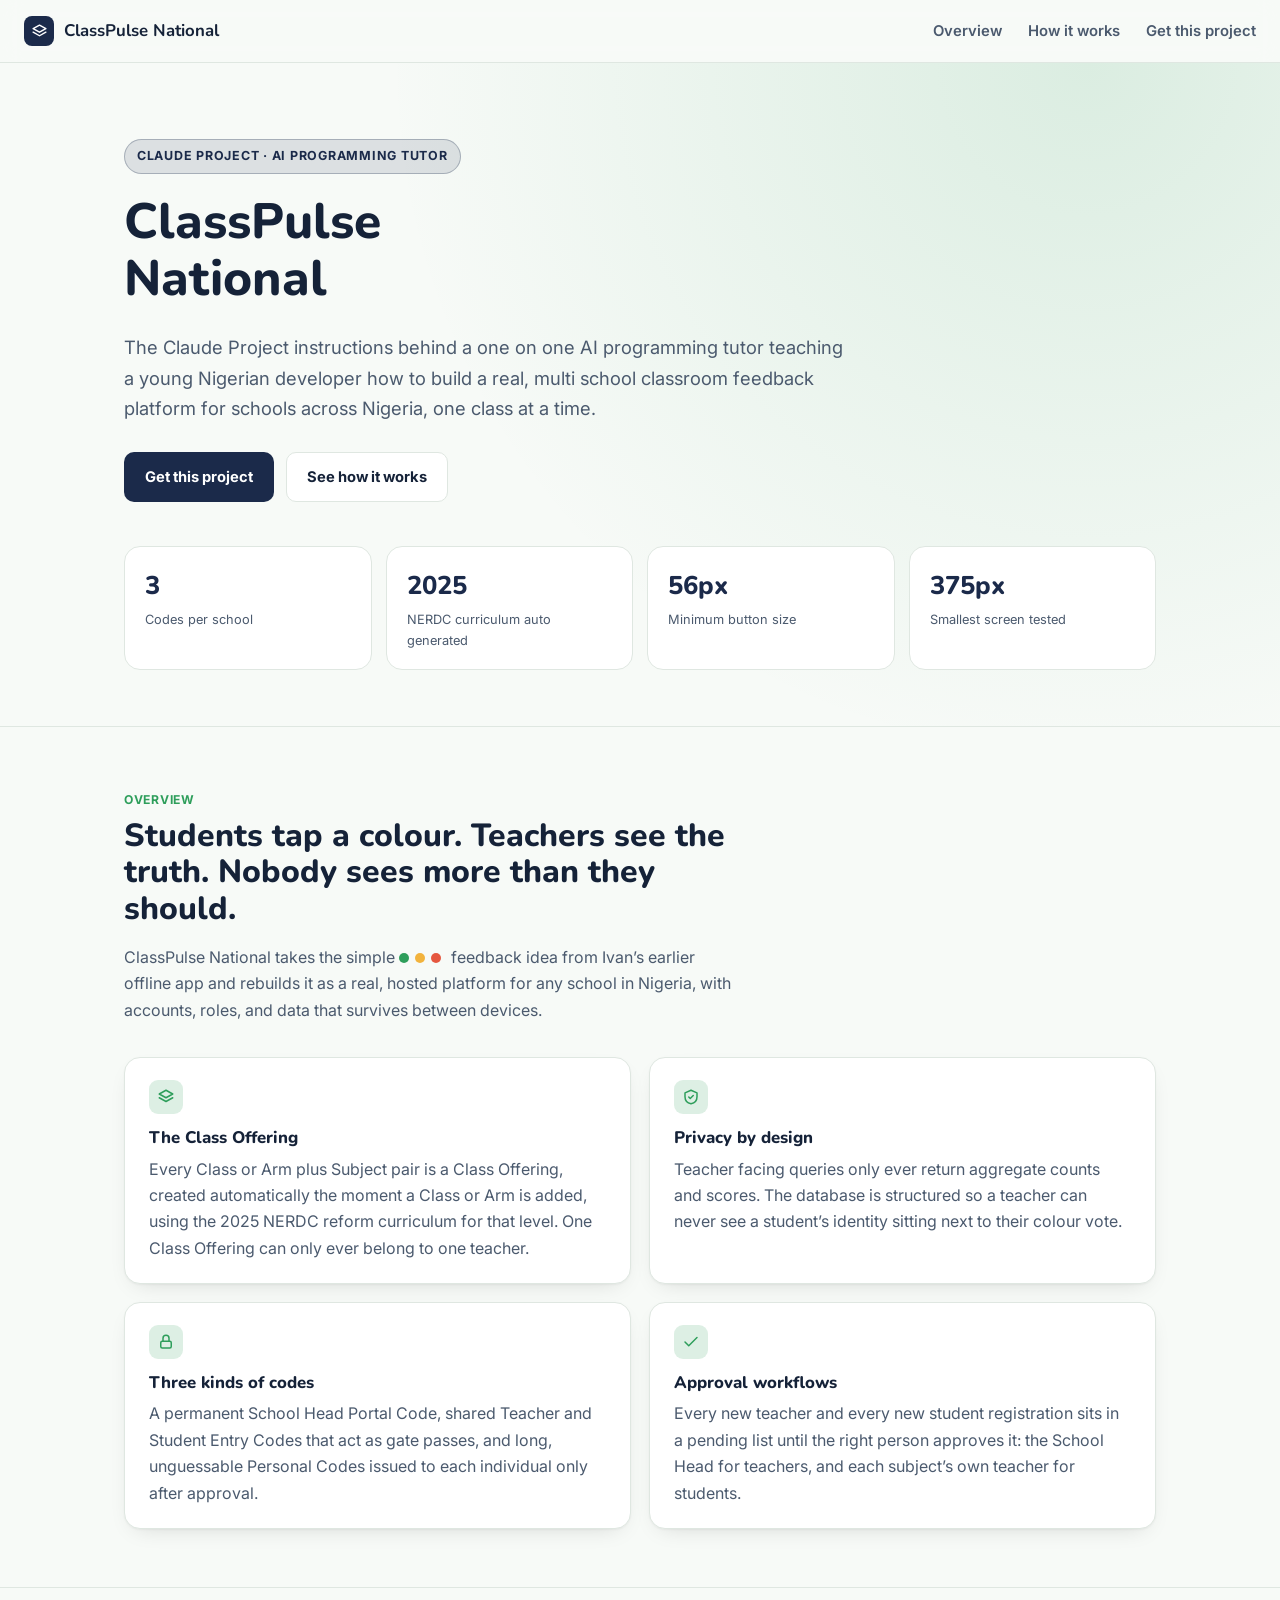
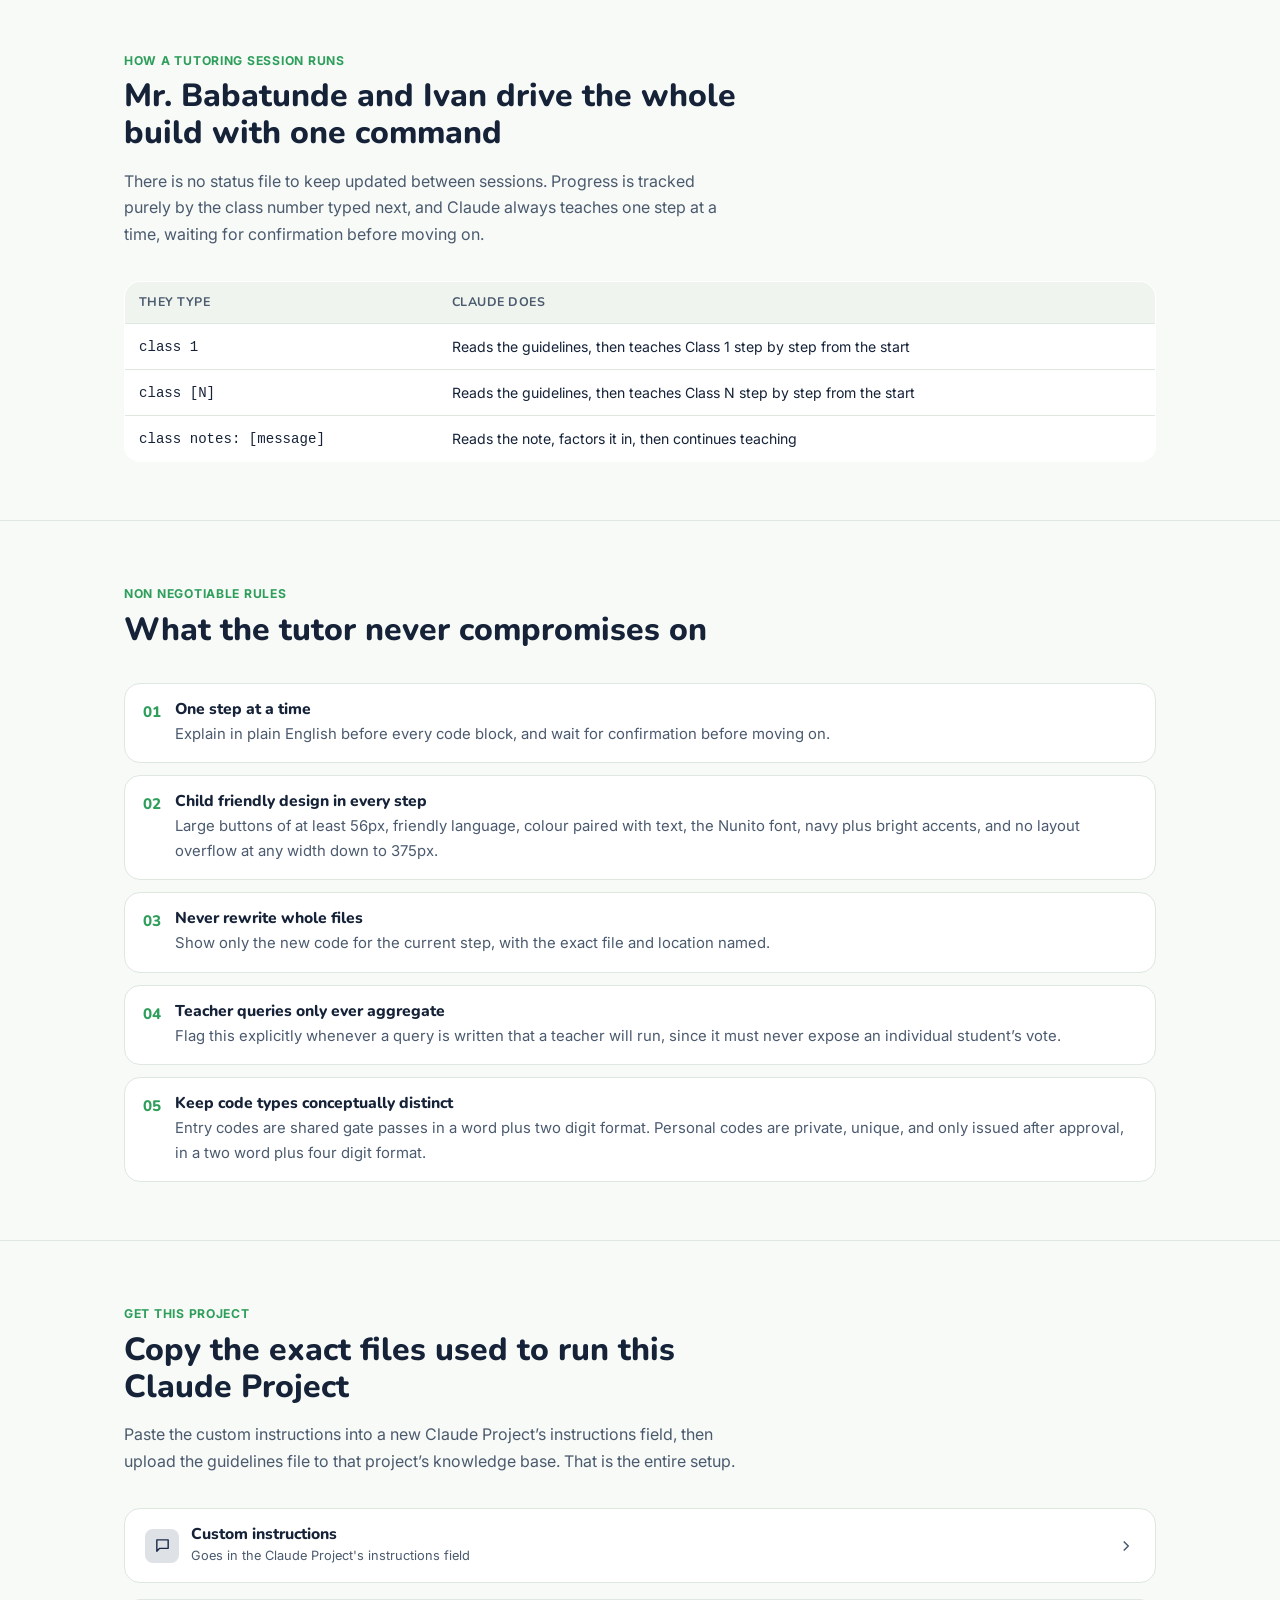
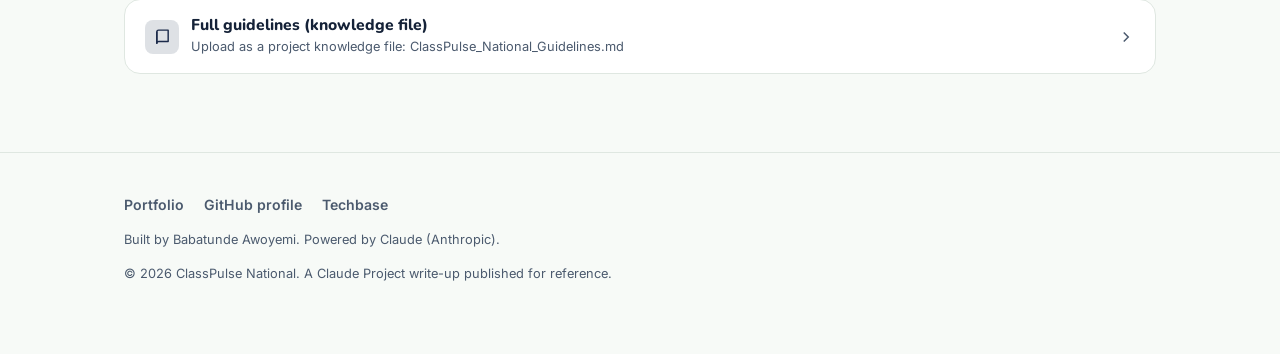
==== classpulse-national/index.html @ 7185b74f "update" ====
<!doctype html>
<html lang="en">
<head>
<meta charset="utf-8">
<meta name="viewport" content="width=device-width, initial-scale=1">
<title>ClassPulse National — Claude Project · Deploybase</title>
<meta name="description" content="The Claude Project instructions behind an AI programming tutor teaching a student to build a national classroom feedback platform for Nigerian schools.">
<link rel="stylesheet" href="assets/style.css">
</head>
<body>

<header class="topbar">
  <a class="brand" href="#top">
    <span class="brand-mark"><svg viewBox="0 0 24 24" fill="none" stroke="currentColor" stroke-width="2" stroke-linecap="round" stroke-linejoin="round"><path d="M12 3l9 5-9 5-9-5 9-5z"/><path d="M3 13l9 5 9-5"/></svg></span>
    ClassPulse National
  </a>
  <nav class="nav" data-nav>
    <a href="#overview">Overview</a>
    <a href="#how-it-works">How it works</a>
    <a href="#get-project">Get this project</a>
  </nav>
  <button class="hamburger" data-hamburger aria-label="Open menu" aria-expanded="false"><span></span></button>
</header>
<div id="top"></div>
<section class="hero">
  <div class="container">
    <span class="eyebrow">Claude Project &middot; AI Programming Tutor</span>
    <h1>ClassPulse National</h1>
    <p class="lede">The Claude Project instructions behind a one on one AI programming tutor teaching a young Nigerian developer how to build a real, multi school classroom feedback platform for schools across Nigeria, one class at a time.</p>
    <div class="hero-actions">
      <a class="btn btn-primary" href="#get-project">Get this project</a>
      <a class="btn btn-ghost" href="#overview">See how it works</a>
    </div>
    <div class="kpi-row">
      <div class="kpi"><div class="num">3</div><div class="lbl">Codes per school</div></div><div class="kpi"><div class="num">2025</div><div class="lbl">NERDC curriculum auto generated</div></div><div class="kpi"><div class="num">56px</div><div class="lbl">Minimum button size</div></div><div class="kpi"><div class="num">375px</div><div class="lbl">Smallest screen tested</div></div>
    </div>
  </div>
</section>

<section class="section" id="overview">
  <div class="container">
    <div class="section-head">
      <span class="tag">Overview</span>
      <h2>Students tap a colour. Teachers see the truth. Nobody sees more than they should.</h2>
      <p>ClassPulse National takes the simple <span class="dot g"></span><span class="dot y"></span><span class="dot r"></span> feedback idea from Ivan&rsquo;s earlier offline app and rebuilds it as a real, hosted platform for any school in Nigeria, with accounts, roles, and data that survives between devices.</p>
    </div>
    <div class="grid grid-2">
      <div class="card">
  <div class="icon"><svg viewBox="0 0 24 24" fill="none" stroke="currentColor" stroke-width="2" stroke-linecap="round" stroke-linejoin="round"><path d="M12 3l9 5-9 5-9-5 9-5z"/><path d="M3 13l9 5 9-5"/></svg></div>
  <h3>The Class Offering</h3>
  <p>Every Class or Arm plus Subject pair is a Class Offering, created automatically the moment a Class or Arm is added, using the 2025 NERDC reform curriculum for that level. One Class Offering can only ever belong to one teacher.</p>
</div><div class="card">
  <div class="icon"><svg viewBox="0 0 24 24" fill="none" stroke="currentColor" stroke-width="2" stroke-linecap="round" stroke-linejoin="round"><path d="M12 3l8 3.5v5c0 5-3.4 8.5-8 9.5-4.6-1-8-4.5-8-9.5v-5L12 3z"/><path d="M9 12l2 2 4-4"/></svg></div>
  <h3>Privacy by design</h3>
  <p>Teacher facing queries only ever return aggregate counts and scores. The database is structured so a teacher can never see a student&rsquo;s identity sitting next to their colour vote.</p>
</div><div class="card">
  <div class="icon"><svg viewBox="0 0 24 24" fill="none" stroke="currentColor" stroke-width="2" stroke-linecap="round" stroke-linejoin="round"><rect x="5" y="11" width="14" height="9" rx="2"/><path d="M8 11V7a4 4 0 0 1 8 0v4"/></svg></div>
  <h3>Three kinds of codes</h3>
  <p>A permanent School Head Portal Code, shared Teacher and Student Entry Codes that act as gate passes, and long, unguessable Personal Codes issued to each individual only after approval.</p>
</div><div class="card">
  <div class="icon"><svg viewBox="0 0 24 24" fill="none" stroke="currentColor" stroke-width="2" stroke-linecap="round" stroke-linejoin="round"><path d="M20 6L9 17l-5-5"/></svg></div>
  <h3>Approval workflows</h3>
  <p>Every new teacher and every new student registration sits in a pending list until the right person approves it: the School Head for teachers, and each subject&rsquo;s own teacher for students.</p>
</div>
    </div>
  </div>
</section>

<section class="section" id="how-it-works">
  <div class="container">
    <div class="section-head">
      <span class="tag">How a tutoring session runs</span>
      <h2>Mr. Babatunde and Ivan drive the whole build with one command</h2>
      <p>There is no status file to keep updated between sessions. Progress is tracked purely by the class number typed next, and Claude always teaches one step at a time, waiting for confirmation before moving on.</p>
    </div>
    <div class="table-wrap">
      <table>
        <thead><tr><th>They type</th><th>Claude does</th></tr></thead>
        <tbody>
          <tr><td><code>class 1</code></td><td>Reads the guidelines, then teaches Class 1 step by step from the start</td></tr>
          <tr><td><code>class [N]</code></td><td>Reads the guidelines, then teaches Class N step by step from the start</td></tr>
          <tr><td><code>class notes: [message]</code></td><td>Reads the note, factors it in, then continues teaching</td></tr>
        </tbody>
      </table>
    </div>
  </div>
</section>

<section class="section">
  <div class="container">
    <div class="section-head">
      <span class="tag">Non negotiable rules</span>
      <h2>What the tutor never compromises on</h2>
    </div>
    <div class="list">
      <div class="list-item">
  <div class="n">01</div>
  <div><h4>One step at a time</h4><p>Explain in plain English before every code block, and wait for confirmation before moving on.</p></div>
</div><div class="list-item">
  <div class="n">02</div>
  <div><h4>Child friendly design in every step</h4><p>Large buttons of at least 56px, friendly language, colour paired with text, the Nunito font, navy plus bright accents, and no layout overflow at any width down to 375px.</p></div>
</div><div class="list-item">
  <div class="n">03</div>
  <div><h4>Never rewrite whole files</h4><p>Show only the new code for the current step, with the exact file and location named.</p></div>
</div><div class="list-item">
  <div class="n">04</div>
  <div><h4>Teacher queries only ever aggregate</h4><p>Flag this explicitly whenever a query is written that a teacher will run, since it must never expose an individual student&rsquo;s vote.</p></div>
</div><div class="list-item">
  <div class="n">05</div>
  <div><h4>Keep code types conceptually distinct</h4><p>Entry codes are shared gate passes in a word plus two digit format. Personal codes are private, unique, and only issued after approval, in a two word plus four digit format.</p></div>
</div>
    </div>
  </div>
</section>

<section class="section" id="get-project">
  <div class="container">
    <div class="section-head">
      <span class="tag">Get this project</span>
      <h2>Copy the exact files used to run this Claude Project</h2>
      <p>Paste the custom instructions into a new Claude Project&rsquo;s instructions field, then upload the guidelines file to that project&rsquo;s knowledge base. That is the entire setup.</p>
    </div>
    <div class="grid" style="gap:16px;">
      <details class="filebox-wrap">
  <summary>
    <div class="summary-row">
      <div class="s-left">
        <div class="s-icon"><svg viewBox="0 0 24 24" fill="none" stroke="currentColor" stroke-width="2" stroke-linecap="round" stroke-linejoin="round"><path d="M4 4h16v12H8l-4 4V4z"/></svg></div>
        <div><h4>Custom instructions</h4><div class="s-sub">Goes in the Claude Project's instructions field</div></div>
      </div>
      <svg class="chev" viewBox="0 0 24 24" fill="none" stroke="currentColor" stroke-width="2"><path d="M9 6l6 6-6 6"/></svg>
    </div>
  </summary>
  <div class="filebox-body">
    <div class="filebox" data-src="files/custom-instructions.md">
      <div class="filebox-head">
        <div class="meta">File: <strong>files/custom-instructions.md</strong></div>
        <div class="filebox-actions">
          <a class="btn btn-ghost btn-sm" href="files/custom-instructions.md" target="_blank" rel="noopener">Open raw file ↗</a>
          <button class="btn btn-primary btn-sm" data-copy type="button">Copy text</button>
        </div>
      </div>
      <pre><code></code></pre>
    </div>
  </div>
</details><details class="filebox-wrap">
  <summary>
    <div class="summary-row">
      <div class="s-left">
        <div class="s-icon"><svg viewBox="0 0 24 24" fill="none" stroke="currentColor" stroke-width="2" stroke-linecap="round" stroke-linejoin="round"><path d="M4 5.5A2.5 2.5 0 0 1 6.5 3H20v16H6.5A2.5 2.5 0 0 0 4 21.5z"/><path d="M4 5.5v16"/></svg></div>
        <div><h4>Full guidelines (knowledge file)</h4><div class="s-sub">Upload as a project knowledge file: ClassPulse_National_Guidelines.md</div></div>
      </div>
      <svg class="chev" viewBox="0 0 24 24" fill="none" stroke="currentColor" stroke-width="2"><path d="M9 6l6 6-6 6"/></svg>
    </div>
  </summary>
  <div class="filebox-body">
    <div class="filebox" data-src="files/full-guidelines.md">
      <div class="filebox-head">
        <div class="meta">File: <strong>files/full-guidelines.md</strong></div>
        <div class="filebox-actions">
          <a class="btn btn-ghost btn-sm" href="files/full-guidelines.md" target="_blank" rel="noopener">Open raw file ↗</a>
          <button class="btn btn-primary btn-sm" data-copy type="button">Copy text</button>
        </div>
      </div>
      <pre><code></code></pre>
    </div>
  </div>
</details>
    </div>
  </div>
</section>

<footer class="site-footer">
  <div class="container">
    <div class="footer-links">
      <a href="https://babatundeawo.github.io/" target="_blank" rel="noopener">Portfolio</a>
      <a href="https://github.com/babatundeawo" target="_blank" rel="noopener">GitHub profile</a>
      <a href="https://github.com/techbaseng" target="_blank" rel="noopener">Techbase</a>
    </div>
    <p class="fine">Built by Babatunde Awoyemi. Powered by Claude (Anthropic).</p>
    <p class="fine">© <span data-year></span> ClassPulse National. A Claude Project write-up published for reference.</p>
  </div>
</footer>
<script src="assets/script.js"></script>
</body>
</html>
---- classpulse-national/assets/style.css ----
@import url('https://fonts.googleapis.com/css2?family=Nunito:wght@400;600;700;800&family=Inter:wght@400;500;600&display=swap');

:root {
  --bg: #F7FAF7;
  --surface: #FFFFFF;
  --surface-2: #EFF5EE;
  --ink: #152238;
  --ink-soft: #4B5A6E;
  --line: #DFE7E1;
  --primary: #1B2A4A;
  --primary-ink: #FFFFFF;
  --accent: #2E9E5B;
  --accent-2: #F2B33D;
  --radius: 16px;
  --font-head: 'Nunito', sans-serif;
  --font-body: 'Inter', sans-serif;
  --font-mono: 'JetBrains Mono', ui-monospace, Menlo, Consolas, monospace;
  --shadow: 0 1px 2px rgba(0,0,0,.04), 0 8px 24px -12px rgba(0,0,0,.18);
  --maxw: 1080px;
}

* { box-sizing: border-box; }
html { scroll-behavior: smooth; }
body {
  margin: 0;
  background: var(--bg);
  color: var(--ink);
  font-family: var(--font-body);
  line-height: 1.65;
  -webkit-font-smoothing: antialiased;
}
h1, h2, h3, h4 {
  font-family: var(--font-head);
  line-height: 1.15;
  margin: 0 0 .5em;
  color: var(--ink);
  font-weight: 800;
}
p { margin: 0 0 1em; color: var(--ink-soft); }
a { color: var(--primary); }
img { max-width: 100%; display: block; }
.container { max-width: var(--maxw); margin: 0 auto; padding: 0 24px; }

/* Topbar */
.topbar {
  position: sticky; top: 0; z-index: 40;
  display: flex; align-items: center; justify-content: space-between;
  padding: 16px 24px; background: color-mix(in srgb, var(--bg) 88%, transparent);
  backdrop-filter: blur(10px); border-bottom: 1px solid var(--line);
}
.brand { display: flex; align-items: center; gap: 10px; font-family: var(--font-head); font-weight: 700; font-size: 1.05rem; color: var(--ink); text-decoration: none; }
.brand-mark { width: 30px; height: 30px; border-radius: 8px; background: var(--primary); color: #fff; display: flex; align-items: center; justify-content: center; flex: none; }
.brand-mark svg { width: 17px; height: 17px; }
nav.nav { display: flex; gap: 26px; }
nav.nav a { color: var(--ink-soft); text-decoration: none; font-size: .93rem; font-weight: 600; }
nav.nav a:hover { color: var(--primary); }
.hamburger { display: none; background: none; border: 1px solid var(--line); border-radius: 8px; width: 38px; height: 38px; cursor: pointer; }
.hamburger span, .hamburger::before, .hamburger::after { content: ''; display: block; height: 2px; background: var(--ink); margin: 5px auto; width: 18px; }

/* Hero */
.hero { padding: 76px 0 56px; position: relative; overflow: hidden; }
.eyebrow { display: inline-flex; align-items: center; gap: 8px; font-size: .78rem; font-weight: 700; letter-spacing: .06em; text-transform: uppercase; color: var(--primary); background: color-mix(in srgb, var(--primary) 12%, transparent); border: 1px solid color-mix(in srgb, var(--primary) 28%, transparent); padding: 6px 12px; border-radius: 100px; margin-bottom: 20px; }
.hero h1 { font-size: clamp(2rem, 4.4vw, 3.1rem); max-width: 15ch; }
.hero .lede { font-size: 1.15rem; max-width: 60ch; color: var(--ink-soft); }
.hero-actions { display: flex; gap: 12px; flex-wrap: wrap; margin-top: 28px; }

.btn { display: inline-flex; align-items: center; gap: 8px; padding: 12px 20px; border-radius: 10px; font-weight: 700; font-size: .92rem; text-decoration: none; border: 1px solid transparent; cursor: pointer; font-family: var(--font-body); }
.btn-primary { background: var(--primary); color: var(--primary-ink); }
.btn-primary:hover { filter: brightness(1.06); }
.btn-ghost { background: var(--surface); color: var(--ink); border-color: var(--line); }
.btn-ghost:hover { border-color: var(--primary); color: var(--primary); }
.btn-sm { padding: 8px 14px; font-size: .82rem; border-radius: 8px; }

/* KPI row */
.kpi-row { display: grid; grid-template-columns: repeat(auto-fit, minmax(150px,1fr)); gap: 14px; margin-top: 44px; }
.kpi { background: var(--surface); border: 1px solid var(--line); border-radius: var(--radius); padding: 18px 20px; }
.kpi .num { font-family: var(--font-head); font-size: 1.6rem; font-weight: 800; color: var(--primary); }
.kpi .lbl { font-size: .8rem; color: var(--ink-soft); margin-top: 2px; }

/* Sections */
.section { padding: 58px 0; border-top: 1px solid var(--line); }
.section-head { max-width: 62ch; margin-bottom: 34px; }
.section-head .tag { font-size: .76rem; font-weight: 700; text-transform: uppercase; letter-spacing: .06em; color: var(--accent); }
.section-head h2 { font-size: clamp(1.5rem, 2.6vw, 2rem); margin-top: 6px; }

.grid { display: grid; gap: 18px; }
.grid-2 { grid-template-columns: repeat(2, 1fr); }
.grid-3 { grid-template-columns: repeat(3, 1fr); }
@media (max-width: 760px) { .grid-2, .grid-3 { grid-template-columns: 1fr; } }

.card { background: var(--surface); border: 1px solid var(--line); border-radius: var(--radius); padding: 22px 24px; box-shadow: var(--shadow); }
.card h3 { font-size: 1.05rem; margin-bottom: 8px; }
.card p:last-child { margin-bottom: 0; }
.card .icon { width: 34px; height: 34px; border-radius: 9px; background: color-mix(in srgb, var(--accent) 16%, transparent); color: var(--accent); display: flex; align-items: center; justify-content: center; margin-bottom: 14px; }
.card .icon svg { width: 18px; height: 18px; }

.list { display: grid; gap: 12px; }
.list-item { display: flex; gap: 14px; padding: 16px 18px; background: var(--surface); border: 1px solid var(--line); border-radius: var(--radius); }
.list-item .n { font-family: var(--font-head); font-weight: 800; color: var(--accent); font-size: .95rem; flex: none; }
.list-item h4 { font-size: .98rem; margin-bottom: 4px; }
.list-item p { margin: 0; font-size: .93rem; }

table { width: 100%; border-collapse: collapse; font-size: .88rem; background: var(--surface); border: 1px solid var(--line); border-radius: var(--radius); overflow: hidden; }
th, td { text-align: left; padding: 10px 14px; border-bottom: 1px solid var(--line); }
th { background: var(--surface-2); font-family: var(--font-head); font-size: .78rem; text-transform: uppercase; letter-spacing: .04em; color: var(--ink-soft); }
tr:last-child td { border-bottom: none; }
.table-wrap { overflow-x: auto; }

.pill-row { display: flex; flex-wrap: wrap; gap: 8px; }
.pill { font-size: .78rem; font-weight: 700; padding: 6px 12px; border-radius: 100px; background: var(--surface-2); border: 1px solid var(--line); color: var(--ink-soft); }

.callout { display: flex; gap: 14px; padding: 18px 20px; border-radius: var(--radius); border: 1px solid color-mix(in srgb, var(--accent) 35%, var(--line)); background: color-mix(in srgb, var(--accent) 8%, var(--surface)); }
.callout svg { width: 20px; height: 20px; color: var(--accent); flex: none; margin-top: 2px; }
.callout p { margin: 0; font-size: .92rem; }

/* Get-the-project / filebox */
.filebox { border: 1px solid var(--line); border-radius: var(--radius); overflow: hidden; background: var(--surface); }
.filebox-head { display: flex; align-items: center; justify-content: space-between; gap: 10px; padding: 14px 18px; flex-wrap: wrap; }
.filebox-head .meta { font-size: .82rem; color: var(--ink-soft); }
.filebox-head .meta strong { color: var(--ink); font-family: var(--font-mono); }
.filebox-actions { display: flex; gap: 8px; }
.filebox pre { margin: 0; max-height: 420px; overflow: auto; background: var(--surface-2); border-top: 1px solid var(--line); padding: 18px; }
.filebox code { font-family: var(--font-mono); font-size: .82rem; white-space: pre-wrap; word-break: break-word; color: var(--ink); }
details.filebox-wrap summary { cursor: pointer; list-style: none; }
details.filebox-wrap summary::-webkit-details-marker { display: none; }
.summary-row { display: flex; align-items: center; justify-content: space-between; padding: 16px 20px; background: var(--surface); border: 1px solid var(--line); border-radius: var(--radius); }
.summary-row .s-left { display: flex; align-items: center; gap: 12px; }
.summary-row .s-icon { width: 34px; height: 34px; border-radius: 8px; background: color-mix(in srgb, var(--primary) 14%, transparent); color: var(--primary); display: flex; align-items: center; justify-content: center; flex: none; }
.summary-row .s-icon svg { width: 17px; height: 17px; }
.summary-row h4 { margin: 0; font-size: .98rem; }
.summary-row .s-sub { font-size: .8rem; color: var(--ink-soft); margin-top: 2px; }
.chev { width: 18px; height: 18px; color: var(--ink-soft); transition: transform .2s; flex: none; }
details[open] .chev { transform: rotate(90deg); }
.filebox-wrap[open] .summary-row { border-radius: var(--radius) var(--radius) 0 0; border-bottom: none; }
.filebox-body { border: 1px solid var(--line); border-top: none; border-radius: 0 0 var(--radius) var(--radius); }
.btn.is-copied { background: var(--accent); color: #fff; border-color: var(--accent); }

/* Footer */
.site-footer { padding: 40px 0 60px; border-top: 1px solid var(--line); margin-top: 20px; }
.footer-links { display: flex; gap: 20px; flex-wrap: wrap; font-size: .88rem; margin-bottom: 12px; }
.footer-links a { color: var(--ink-soft); text-decoration: none; font-weight: 600; }
.footer-links a:hover { color: var(--primary); }
.site-footer .fine { font-size: .8rem; color: var(--ink-soft); }

@media (max-width: 760px) {
  nav.nav { position: fixed; inset: 62px 16px auto 16px; background: var(--surface); border: 1px solid var(--line); border-radius: 14px; flex-direction: column; padding: 14px; gap: 4px; box-shadow: var(--shadow); transform: translateY(-8px); opacity: 0; pointer-events: none; transition: .18s; }
  nav.nav.is-open { transform: translateY(0); opacity: 1; pointer-events: auto; }
  nav.nav a { padding: 10px 8px; }
  .hamburger { display: block; }
  .hero { padding: 50px 0 40px; }
}


.hero { background: radial-gradient(circle at 85% 0%, color-mix(in srgb, var(--accent) 14%, transparent), transparent 55%); }
.dot { display:inline-block; width:10px; height:10px; border-radius:50%; margin-right:6px; }
.dot.g{background:#2E9E5B} .dot.y{background:#F2B33D} .dot.r{background:#E5573F}
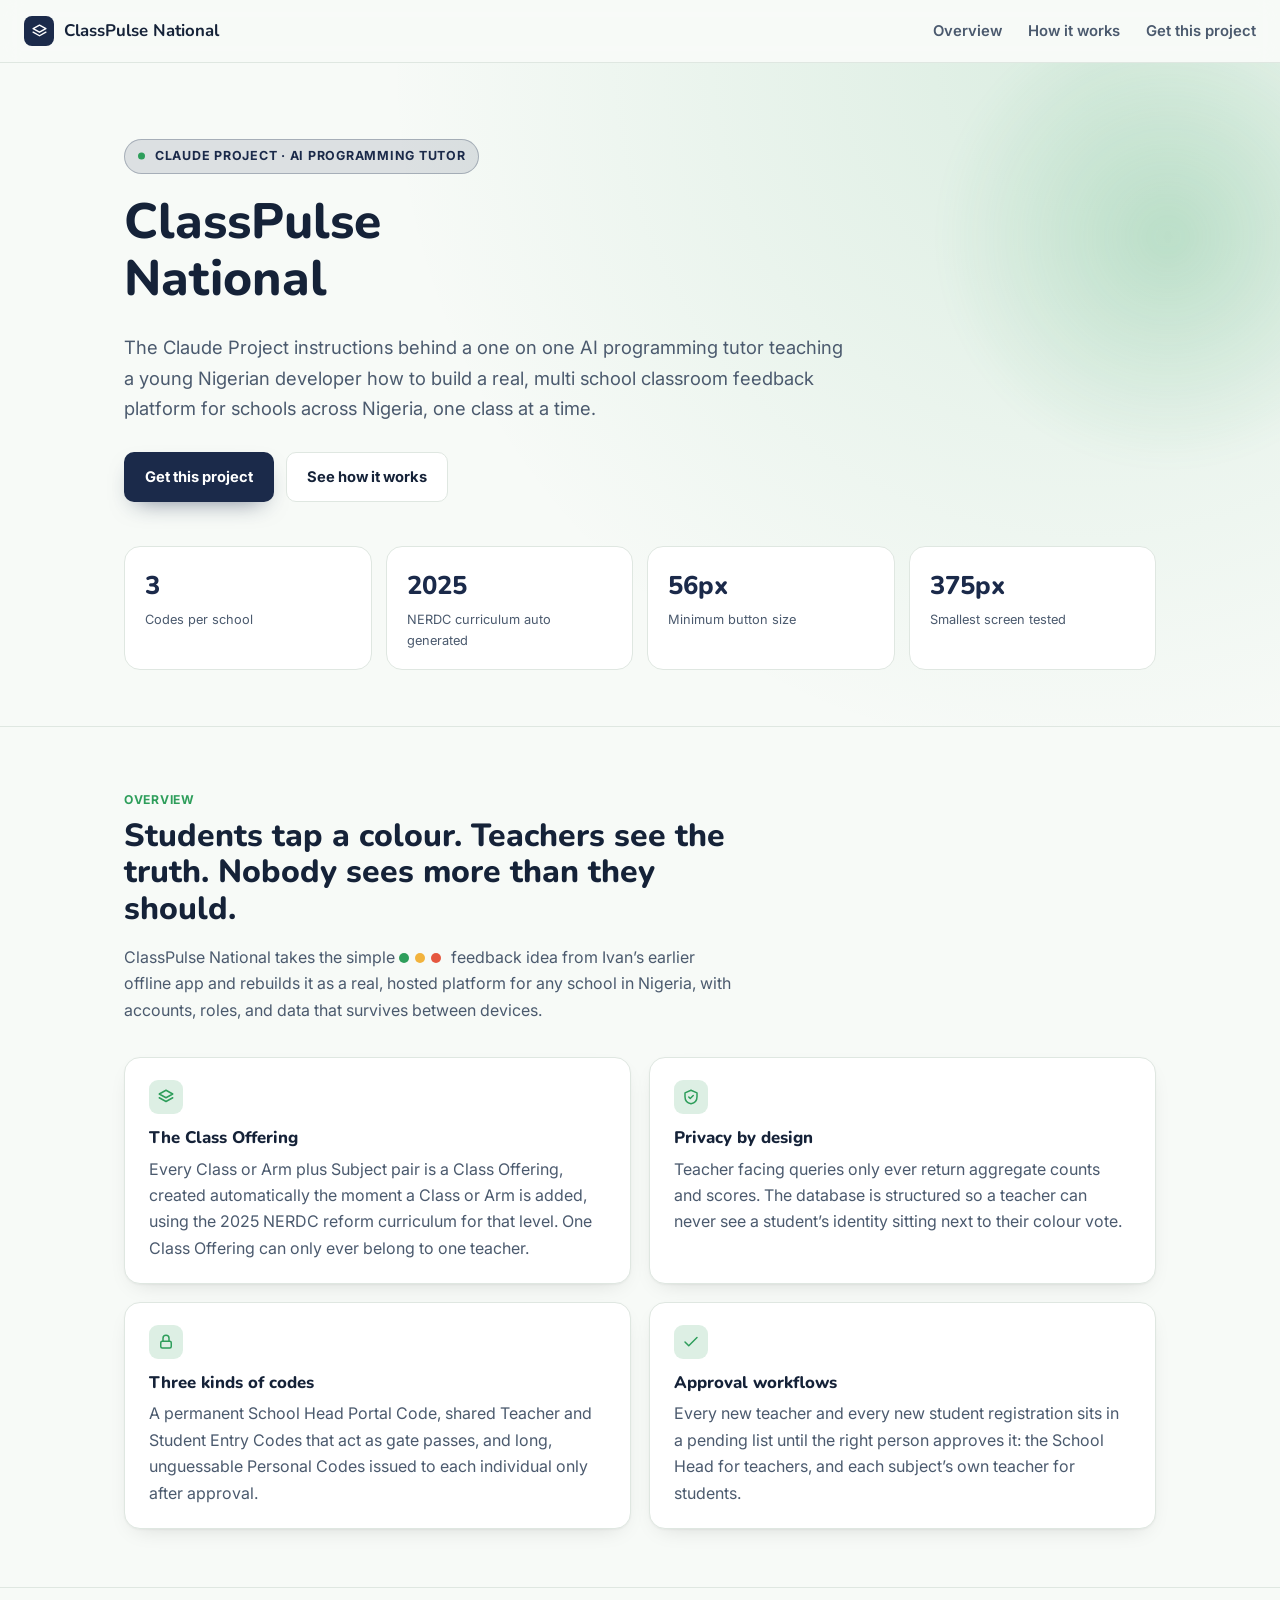
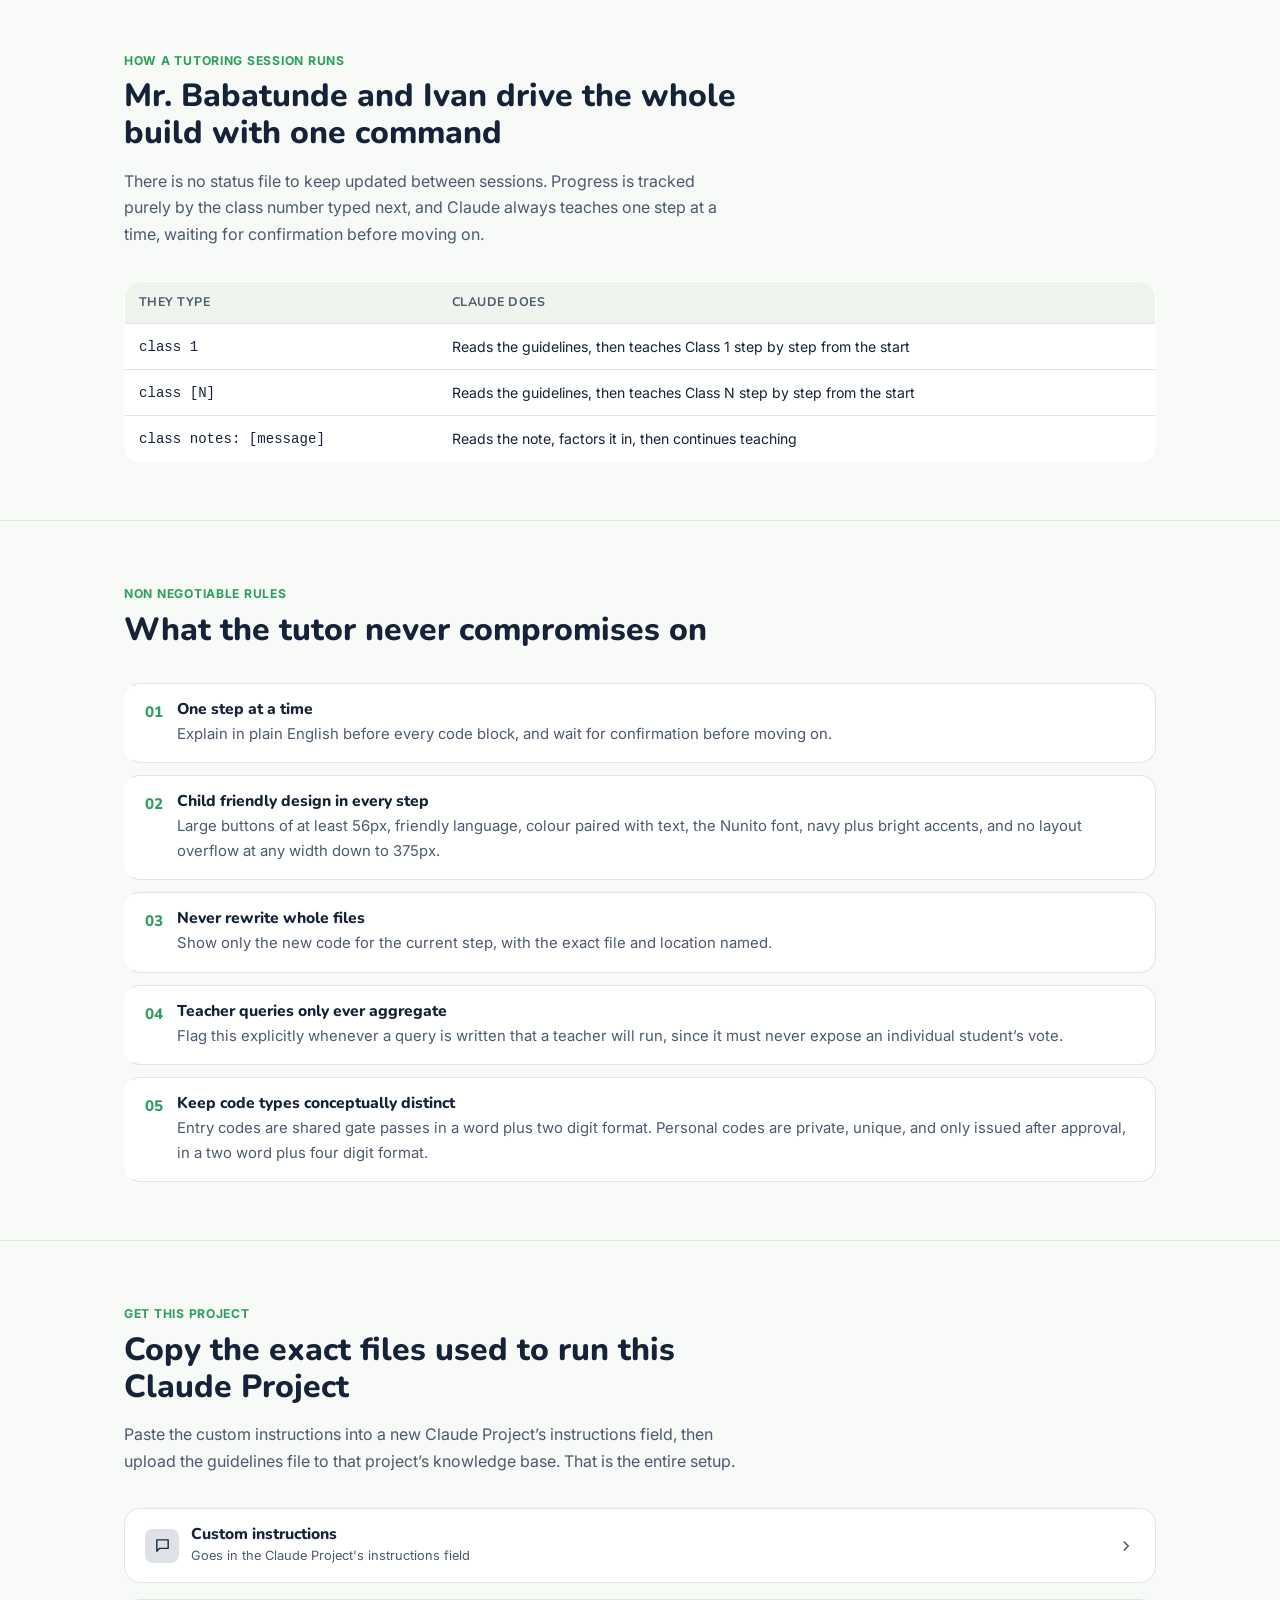
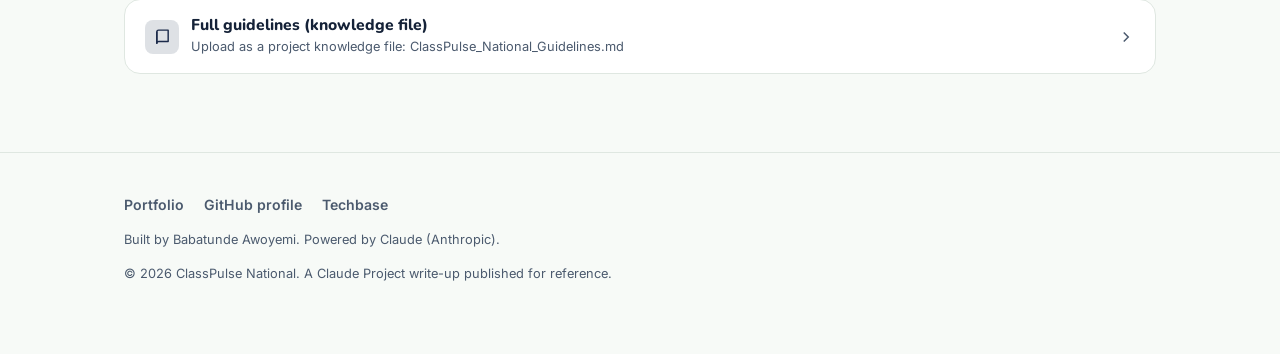
==== commit 47a8c888: "Add premium UI and consolidate educator tools Introduces a shared premium CSS/JS layer across Deploy" ====
--- a/classpulse-national/index.html
+++ b/classpulse-national/index.html
@@ -5,6 +5,8 @@
 <meta name="viewport" content="width=device-width, initial-scale=1">
 <title>ClassPulse National — Claude Project · Deploybase</title>
 <meta name="description" content="The Claude Project instructions behind an AI programming tutor teaching a student to build a national classroom feedback platform for Nigerian schools.">
+<link rel="icon" href="data:image/svg+xml,%3Csvg xmlns='http://www.w3.org/2000/svg' viewBox='0 0 24 24'%3E%3Crect width='24' height='24' rx='6' fill='%231B2A4A'/%3E%3Crect x='9' y='9' width='6' height='6' rx='1.5' fill='%232E9E5B'/%3E%3C/svg%3E">
+<meta name="theme-color" content="#1B2A4A">
 <link rel="stylesheet" href="assets/style.css">
 </head>
 <body>
--- a/classpulse-national/assets/style.css
+++ b/classpulse-national/assets/style.css
@@ -155,3 +155,170 @@
 .dot { display:inline-block; width:10px; height:10px; border-radius:50%; margin-right:6px; }
 .dot.g{background:#2E9E5B} .dot.y{background:#F2B33D} .dot.r{background:#E5573F}
 
+
+@media (max-width: 400px) {
+  .container { padding: 0 16px; }
+  .topbar { padding: 14px 16px; }
+  .hero { padding: 40px 0 32px; }
+}
+
+/* =========================================================
+   Premium layer — senior-team pass
+   Additive only. Reuses this theme's own tokens (--bg, --surface,
+   --ink, --primary, --accent, --radius, --shadow, --font-*) so it
+   re-skins automatically per project with zero extra maintenance.
+========================================================= */
+
+/* ---- Smoother global motion ---- */
+a, .btn, .card, .kpi, .list-item, .filebox, .chip, .pill, table tr, .hamburger span {
+  transition: transform .28s cubic-bezier(.22,1,.36,1), box-shadow .28s cubic-bezier(.22,1,.36,1),
+              background-color .2s ease, border-color .2s ease, color .2s ease, opacity .3s ease;
+}
+
+/* ---- Scroll progress bar ---- */
+.scroll-progress {
+  position: fixed; top: 0; left: 0; height: 3px; width: 0%; z-index: 100;
+  background: linear-gradient(90deg, var(--accent), var(--primary));
+  box-shadow: 0 0 12px color-mix(in srgb, var(--accent) 60%, transparent);
+}
+
+/* ---- Header elevation on scroll ---- */
+.topbar { transition: box-shadow .25s ease, background-color .25s ease, border-color .25s ease; }
+.topbar.is-scrolled { box-shadow: 0 10px 30px -18px rgba(0,0,0,.35); border-bottom-color: color-mix(in srgb, var(--primary) 18%, var(--line)); }
+
+/* ---- Back-to-top ---- */
+.back-to-top {
+  position: fixed; right: 20px; bottom: 20px; z-index: 90;
+  width: 44px; height: 44px; border-radius: 50%;
+  background: var(--primary); color: var(--primary-ink, #fff); border: none; cursor: pointer;
+  display: flex; align-items: center; justify-content: center;
+  box-shadow: 0 12px 28px -10px color-mix(in srgb, var(--primary) 60%, transparent);
+  opacity: 0; transform: translateY(12px) scale(.9); pointer-events: none;
+}
+.back-to-top svg { width: 18px; height: 18px; }
+.back-to-top.is-visible { opacity: 1; transform: translateY(0) scale(1); pointer-events: auto; }
+.back-to-top:hover { filter: brightness(1.1); transform: translateY(-3px) scale(1.04); }
+
+/* ---- Buttons: shine sweep + press ---- */
+.btn { position: relative; overflow: hidden; isolation: isolate; }
+.btn::after {
+  content: ""; position: absolute; inset: 0; z-index: -1;
+  background: linear-gradient(115deg, transparent 30%, color-mix(in srgb, white 35%, transparent) 48%, transparent 65%);
+  transform: translateX(-120%); transition: transform .55s ease;
+}
+.btn:hover::after { transform: translateX(120%); }
+.btn:active { transform: translateY(1px) scale(.98); }
+.btn-primary { box-shadow: 0 10px 24px -12px color-mix(in srgb, var(--primary) 65%, transparent); }
+.btn-primary:hover { box-shadow: 0 14px 30px -12px color-mix(in srgb, var(--primary) 70%, transparent); transform: translateY(-1px); }
+.btn-ghost:hover { transform: translateY(-1px); }
+
+/* ---- Cards: depth + cursor spotlight ---- */
+.card, .kpi, .filebox, .callout {
+  position: relative; overflow: hidden;
+}
+.card::before, .kpi::before {
+  content: ""; position: absolute; inset: 0; z-index: 0; opacity: 0; pointer-events: none;
+  background: radial-gradient(220px circle at var(--mx,50%) var(--my,50%), color-mix(in srgb, var(--accent) 16%, transparent), transparent 70%);
+  transition: opacity .35s ease;
+}
+.card:hover::before, .kpi:hover::before { opacity: 1; }
+.card > *, .kpi > * { position: relative; z-index: 1; }
+.card:hover, .list-item:hover {
+  transform: translateY(-4px);
+  box-shadow: 0 20px 40px -22px rgba(0,0,0,.28), 0 2px 8px -2px rgba(0,0,0,.06);
+  border-color: color-mix(in srgb, var(--primary) 22%, var(--line));
+}
+.kpi:hover { transform: translateY(-3px); box-shadow: 0 16px 32px -20px rgba(0,0,0,.3); border-color: color-mix(in srgb, var(--accent) 30%, var(--line)); }
+
+/* ---- List items: accent rail on hover ---- */
+.list-item { border-left: 3px solid transparent; }
+.list-item:hover { border-left-color: var(--accent); }
+
+/* ---- Tables: row highlight ---- */
+tbody tr:hover td { background: color-mix(in srgb, var(--primary) 5%, var(--surface)); }
+
+/* ---- Filebox polish ---- */
+.filebox pre { position: relative; }
+.filebox:hover { box-shadow: 0 14px 30px -20px rgba(0,0,0,.3); }
+.btn.is-copied { box-shadow: 0 10px 22px -10px color-mix(in srgb, var(--accent) 60%, transparent); }
+
+/* ---- Eyebrow: live pulse ring ---- */
+.eyebrow { position: relative; padding-left: 30px !important; }
+.eyebrow::before {
+  content: ""; position: absolute; left: 13px; top: 50%; width: 7px; height: 7px; border-radius: 50%;
+  background: var(--accent); transform: translateY(-50%);
+  box-shadow: 0 0 0 0 color-mix(in srgb, var(--accent) 60%, transparent);
+  animation: pulse-ring 2.2s ease-out infinite;
+}
+
+@keyframes pulse-ring {
+  0%   { box-shadow: 0 0 0 0 color-mix(in srgb, var(--accent) 55%, transparent); }
+  70%  { box-shadow: 0 0 0 9px color-mix(in srgb, var(--accent) 0%, transparent); }
+  100% { box-shadow: 0 0 0 0 color-mix(in srgb, var(--accent) 0%, transparent); }
+}
+
+/* ---- Hero: soft drifting gradient orbs ---- */
+.hero { isolation: isolate; }
+.hero::after {
+  content: ""; position: absolute; z-index: -1; inset: -10% -10% auto auto; width: 480px; height: 480px;
+  background: radial-gradient(circle, color-mix(in srgb, var(--accent) 22%, transparent), transparent 68%);
+  filter: blur(8px); animation: drift 16s ease-in-out infinite alternate;
+}
+@keyframes drift {
+  from { transform: translate(0,0) scale(1); }
+  to   { transform: translate(-30px, 24px) scale(1.08); }
+}
+
+/* ---- Scroll-reveal ---- */
+.reveal { opacity: 0; transform: translateY(16px); transition: opacity .6s cubic-bezier(.22,1,.36,1), transform .6s cubic-bezier(.22,1,.36,1); }
+.reveal.is-visible { opacity: 1; transform: translateY(0); }
+
+/* ---- Hamburger → X morph (driven by aria-expanded, no JS class needed) ---- */
+.hamburger[aria-expanded="true"] span { background: transparent; }
+.hamburger[aria-expanded="true"]::before { transform: translateY(5px) rotate(45deg); }
+.hamburger[aria-expanded="true"]::after { transform: translateY(-5px) rotate(-45deg); }
+
+/* ---- Focus states ---- */
+:focus-visible { outline: 2px solid var(--accent); outline-offset: 3px; border-radius: 4px; }
+
+/* ---- Reduced motion ---- */
+@media (prefers-reduced-motion: reduce) {
+  *, *::before, *::after { animation-duration: .001ms !important; animation-iteration-count: 1 !important; transition-duration: .001ms !important; }
+  .reveal { opacity: 1; transform: none; }
+}
+
+/* ---- Auto dark mode (follows system) ---- */
+@media (prefers-color-scheme: dark) {
+  :root {
+    --bg: #0B0C10;
+    --surface: #14161C;
+    --surface-2: #1B1E26;
+    --ink: #EDEFF5;
+    --ink-soft: #A9AFBD;
+    --line: #262A35;
+    --shadow: 0 1px 2px rgba(0,0,0,.4), 0 8px 24px -12px rgba(0,0,0,.6);
+  }
+  .topbar { background: color-mix(in srgb, var(--bg) 80%, transparent); }
+  code, .chip { background: var(--surface-2); }
+  .card, .kpi, .list-item, .filebox, table, .summary-row { background: var(--surface); }
+  th { background: var(--surface-2); }
+  .filebox pre { background: var(--surface-2); }
+}
+
+@media (max-width: 480px) {
+  .back-to-top { right: 14px; bottom: 14px; width: 40px; height: 40px; }
+}
+
+/* ---- CTA band (reusable closing banner) ---- */
+.cta-band{
+  border-radius: var(--radius); background: var(--ink); color: #fff; padding: 30px 28px;
+  display: flex; align-items: center; justify-content: space-between; gap: 22px; flex-wrap: wrap;
+  position: relative; overflow: hidden;
+}
+.cta-band::before{
+  content:""; position:absolute; inset:-40% -10% auto auto; width:280px; height:280px;
+  background: radial-gradient(circle, color-mix(in srgb, var(--accent) 30%, transparent), transparent 70%);
+}
+.cta-band h3{ color:#fff; font-size:1.15rem; margin-bottom:4px; position:relative; }
+.cta-band p{ color:#B7BEC9; margin:0; font-size:.86rem; position:relative; }
+.cta-band .btn-primary{ position:relative; }
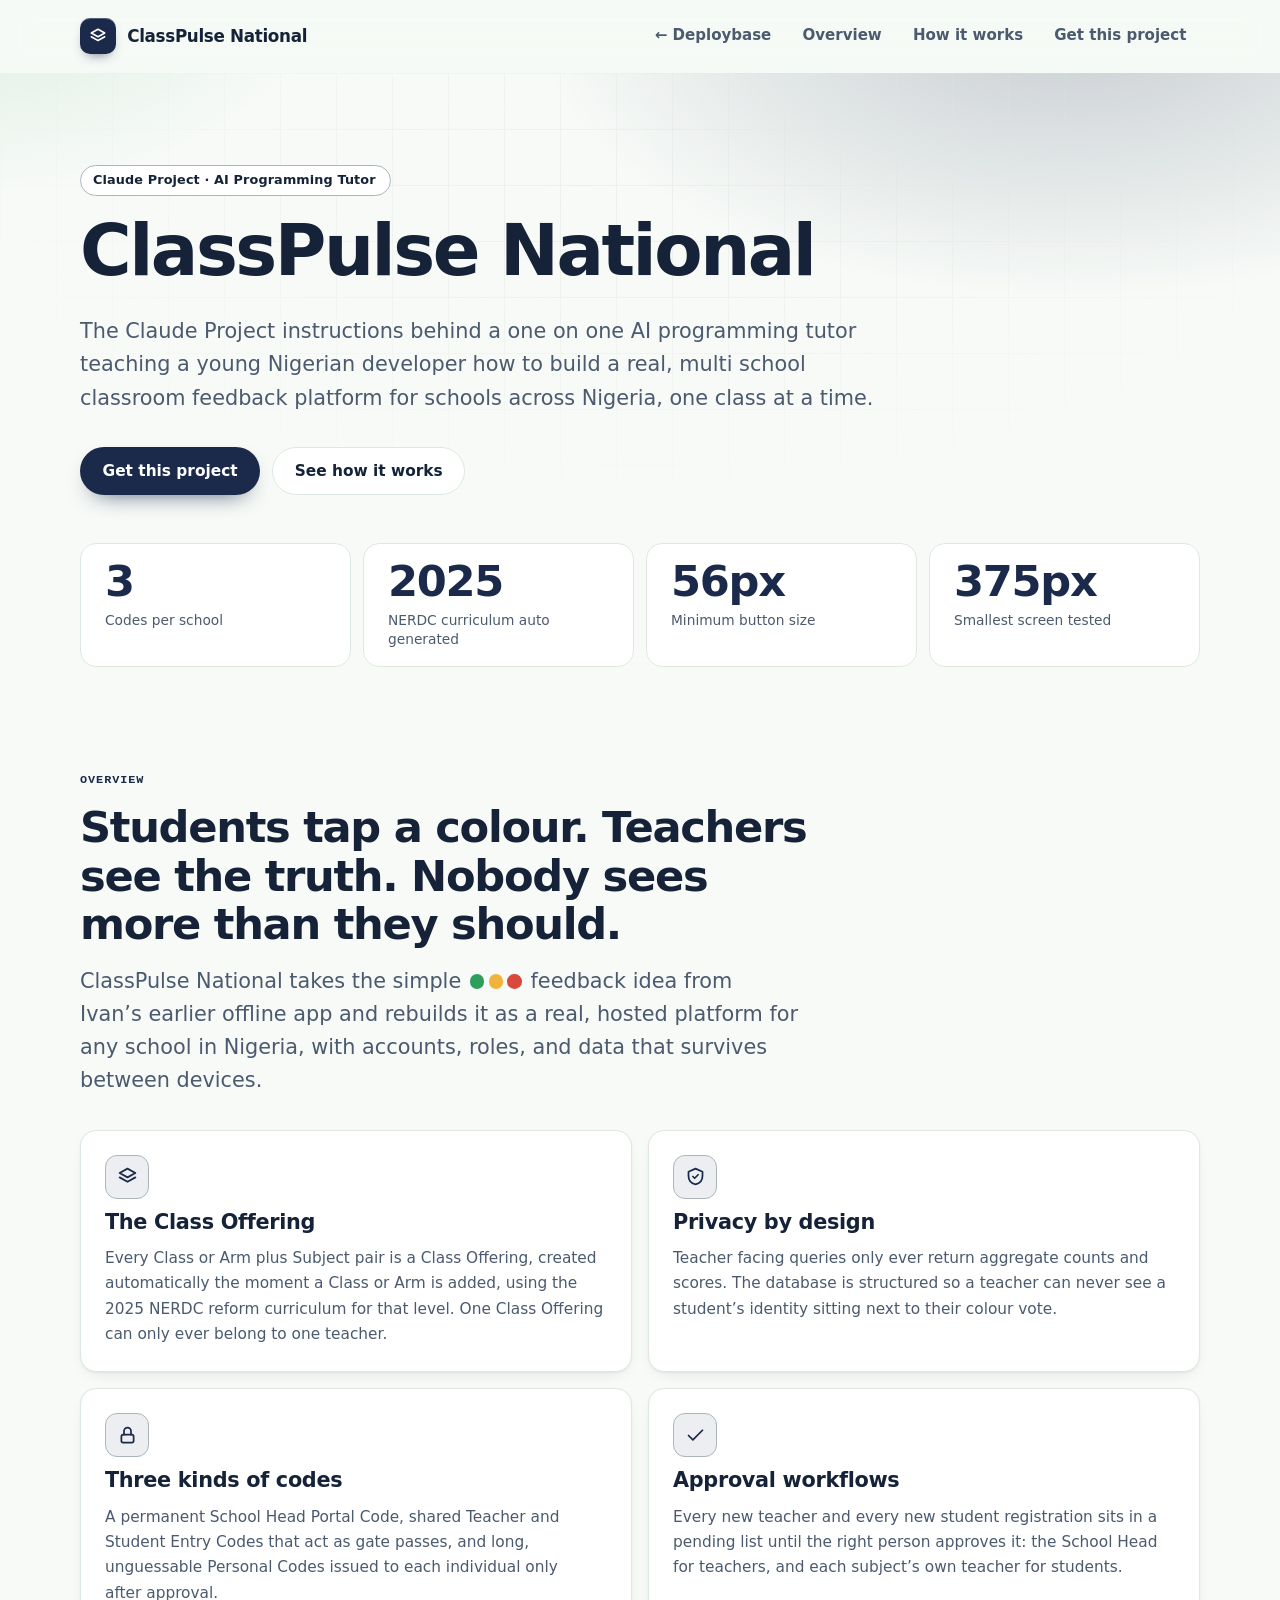
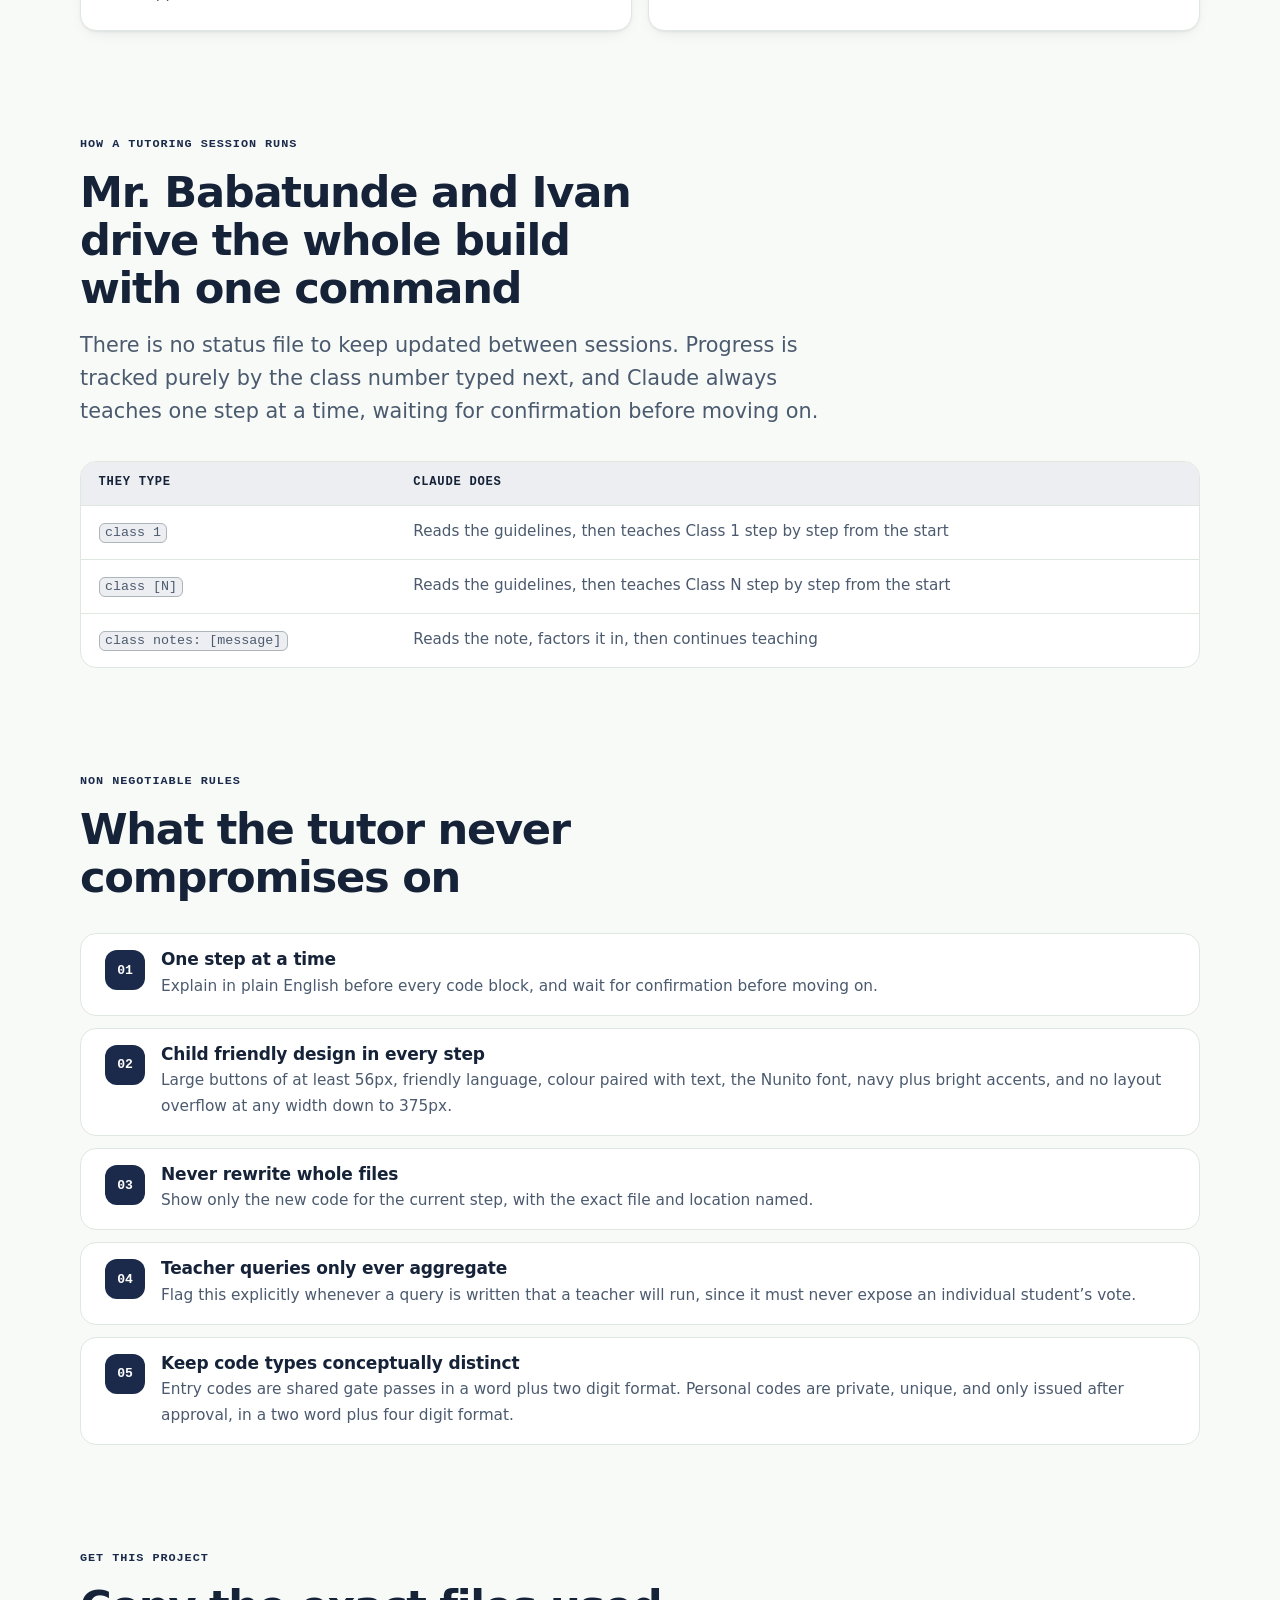
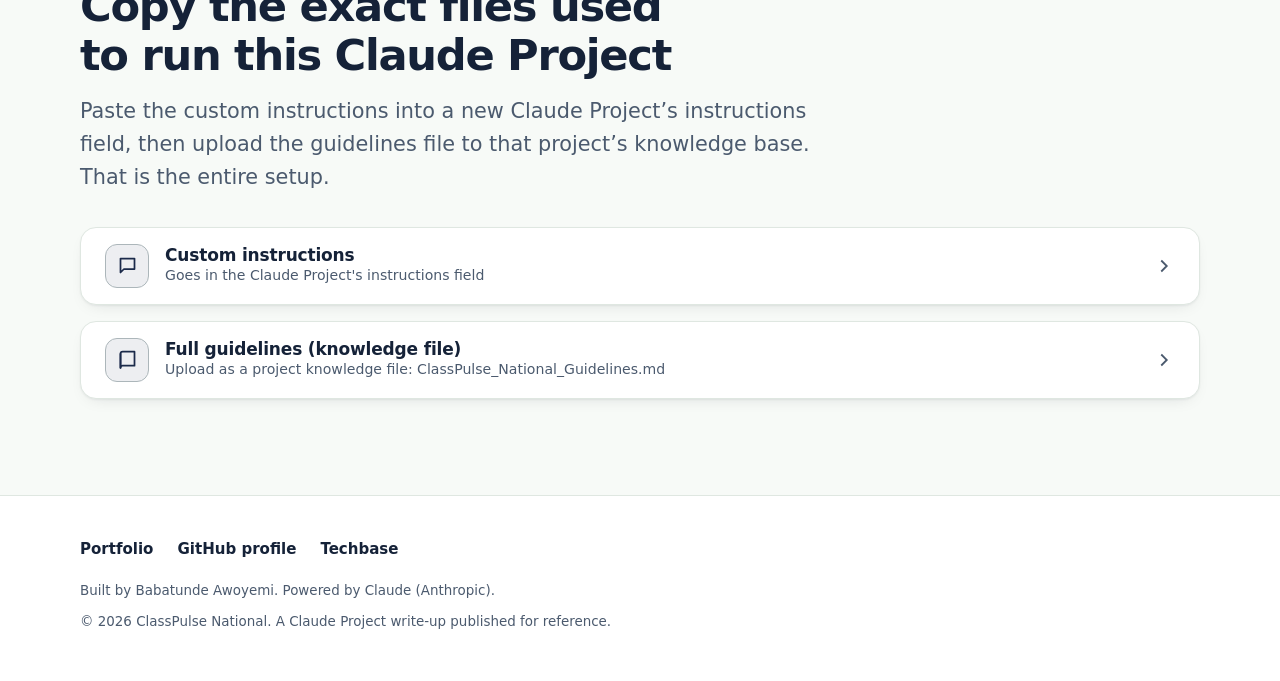
==== commit f63369ad: "update" ====
--- a/classpulse-national/index.html
+++ b/classpulse-national/index.html
@@ -1,29 +1,53 @@
 <!doctype html>
-<html lang="en">
+<html lang="en" data-theme="classpulse-national">
 <head>
 <meta charset="utf-8">
-<meta name="viewport" content="width=device-width, initial-scale=1">
-<title>ClassPulse National — Claude Project · Deploybase</title>
+<meta name="viewport" content="width=device-width, initial-scale=1, viewport-fit=cover">
+<title>ClassPulse National - Claude Project · Deploybase</title>
 <meta name="description" content="The Claude Project instructions behind an AI programming tutor teaching a student to build a national classroom feedback platform for Nigerian schools.">
+<link rel="canonical" href="https://babatundeawo.github.io/deploybase/classpulse-national/">
+<meta name="theme-color" content="#1B2A4A">
+<meta http-equiv="Content-Security-Policy" content="default-src 'self'; script-src 'self'; style-src 'self' https://fonts.googleapis.com; font-src https://fonts.gstatic.com; img-src 'self' data:; connect-src 'self'; base-uri 'self'; form-action 'none'; object-src 'none'">
+<meta name="referrer" content="strict-origin-when-cross-origin">
 <link rel="icon" href="data:image/svg+xml,%3Csvg xmlns='http://www.w3.org/2000/svg' viewBox='0 0 24 24'%3E%3Crect width='24' height='24' rx='6' fill='%231B2A4A'/%3E%3Crect x='9' y='9' width='6' height='6' rx='1.5' fill='%232E9E5B'/%3E%3C/svg%3E">
-<meta name="theme-color" content="#1B2A4A">
-<link rel="stylesheet" href="assets/style.css">
+<link rel="manifest" href="../manifest.webmanifest">
+<meta property="og:type" content="website">
+<meta property="og:site_name" content="Deploybase">
+<meta property="og:title" content="ClassPulse National - Claude Project · Deploybase">
+<meta property="og:description" content="The Claude Project instructions behind an AI programming tutor teaching a student to build a national classroom feedback platform for Nigerian schools.">
+<meta property="og:url" content="https://babatundeawo.github.io/deploybase/classpulse-national/">
+<meta property="og:image" content="https://babatundeawo.github.io/deploybase/assets/img/og/classpulse-national.png">
+<meta property="og:image:width" content="1200">
+<meta property="og:image:height" content="630">
+<meta property="og:image:alt" content="ClassPulse National - Claude Project · Deploybase">
+<meta name="twitter:card" content="summary_large_image">
+<meta name="twitter:title" content="ClassPulse National - Claude Project · Deploybase">
+<meta name="twitter:description" content="The Claude Project instructions behind an AI programming tutor teaching a student to build a national classroom feedback platform for Nigerian schools.">
+<meta name="twitter:image" content="https://babatundeawo.github.io/deploybase/assets/img/og/classpulse-national.png">
+<link rel="preconnect" href="https://fonts.googleapis.com">
+<link rel="preconnect" href="https://fonts.gstatic.com" crossorigin>
+<link rel="stylesheet" href="https://fonts.googleapis.com/css2?family=Nunito:wght@400;600;700;800&family=Inter:wght@400;500;600&display=swap">
+<link rel="stylesheet" href="../assets/css/site.css">
+<link rel="stylesheet" href="../assets/css/themes.css">
+<script src="../assets/js/site.js" defer></script>
+<script type="application/ld+json">{"@context": "https://schema.org", "@type": "WebPage", "name": "ClassPulse National - Claude Project", "description": "The Claude Project instructions behind an AI programming tutor teaching a student to build a national classroom feedback platform for Nigerian schools.", "url": "https://babatundeawo.github.io/deploybase/classpulse-national/", "isPartOf": {"@type": "WebSite", "name": "Deploybase", "url": "https://babatundeawo.github.io/deploybase/"}, "author": {"@type": "Person", "name": "Babatunde Awoyemi", "url": "https://babatundeawo.github.io/"}, "inLanguage": "en"}</script>
 </head>
 <body>
-
-<header class="topbar">
-  <a class="brand" href="#top">
-    <span class="brand-mark"><svg viewBox="0 0 24 24" fill="none" stroke="currentColor" stroke-width="2" stroke-linecap="round" stroke-linejoin="round"><path d="M12 3l9 5-9 5-9-5 9-5z"/><path d="M3 13l9 5 9-5"/></svg></span>
-    ClassPulse National
-  </a>
-  <nav class="nav" data-nav>
+<a class="skip-link" href="#main">Skip to content</a>
+<header class="site-header">
+  <div class="container bar">
+    <a class="brand" href="#main"><span class="brand-mark"><svg aria-hidden="true" focusable="false" viewBox="0 0 24 24" fill="none" stroke="currentColor" stroke-width="2" stroke-linecap="round" stroke-linejoin="round"><path d="M12 3l9 5-9 5-9-5 9-5z"/><path d="M3 13l9 5 9-5"/></svg></span><span>ClassPulse National</span></a>
+    <nav class="nav" id="site-nav" data-nav aria-label="Primary">
+    <a href="../">&larr; Deploybase</a>
     <a href="#overview">Overview</a>
     <a href="#how-it-works">How it works</a>
     <a href="#get-project">Get this project</a>
-  </nav>
-  <button class="hamburger" data-hamburger aria-label="Open menu" aria-expanded="false"><span></span></button>
+    </nav>
+    <button class="hamburger" type="button" data-hamburger aria-label="Open menu" aria-expanded="false" aria-controls="site-nav"><span class="bars"></span></button>
+  </div>
+  <noscript><div class="container nav-noscript"><a href="../">&larr; Deploybase</a> <a href="#overview">Overview</a> <a href="#how-it-works">How it works</a> <a href="#get-project">Get this project</a></div></noscript>
 </header>
-<div id="top"></div>
+<main id="main">
 <section class="hero">
   <div class="container">
     <span class="eyebrow">Claude Project &middot; AI Programming Tutor</span>
@@ -48,19 +72,19 @@
     </div>
     <div class="grid grid-2">
       <div class="card">
-  <div class="icon"><svg viewBox="0 0 24 24" fill="none" stroke="currentColor" stroke-width="2" stroke-linecap="round" stroke-linejoin="round"><path d="M12 3l9 5-9 5-9-5 9-5z"/><path d="M3 13l9 5 9-5"/></svg></div>
+  <div class="icon"><svg aria-hidden="true" focusable="false" viewBox="0 0 24 24" fill="none" stroke="currentColor" stroke-width="2" stroke-linecap="round" stroke-linejoin="round"><path d="M12 3l9 5-9 5-9-5 9-5z"/><path d="M3 13l9 5 9-5"/></svg></div>
   <h3>The Class Offering</h3>
   <p>Every Class or Arm plus Subject pair is a Class Offering, created automatically the moment a Class or Arm is added, using the 2025 NERDC reform curriculum for that level. One Class Offering can only ever belong to one teacher.</p>
 </div><div class="card">
-  <div class="icon"><svg viewBox="0 0 24 24" fill="none" stroke="currentColor" stroke-width="2" stroke-linecap="round" stroke-linejoin="round"><path d="M12 3l8 3.5v5c0 5-3.4 8.5-8 9.5-4.6-1-8-4.5-8-9.5v-5L12 3z"/><path d="M9 12l2 2 4-4"/></svg></div>
+  <div class="icon"><svg aria-hidden="true" focusable="false" viewBox="0 0 24 24" fill="none" stroke="currentColor" stroke-width="2" stroke-linecap="round" stroke-linejoin="round"><path d="M12 3l8 3.5v5c0 5-3.4 8.5-8 9.5-4.6-1-8-4.5-8-9.5v-5L12 3z"/><path d="M9 12l2 2 4-4"/></svg></div>
   <h3>Privacy by design</h3>
   <p>Teacher facing queries only ever return aggregate counts and scores. The database is structured so a teacher can never see a student&rsquo;s identity sitting next to their colour vote.</p>
 </div><div class="card">
-  <div class="icon"><svg viewBox="0 0 24 24" fill="none" stroke="currentColor" stroke-width="2" stroke-linecap="round" stroke-linejoin="round"><rect x="5" y="11" width="14" height="9" rx="2"/><path d="M8 11V7a4 4 0 0 1 8 0v4"/></svg></div>
+  <div class="icon"><svg aria-hidden="true" focusable="false" viewBox="0 0 24 24" fill="none" stroke="currentColor" stroke-width="2" stroke-linecap="round" stroke-linejoin="round"><rect x="5" y="11" width="14" height="9" rx="2"/><path d="M8 11V7a4 4 0 0 1 8 0v4"/></svg></div>
   <h3>Three kinds of codes</h3>
   <p>A permanent School Head Portal Code, shared Teacher and Student Entry Codes that act as gate passes, and long, unguessable Personal Codes issued to each individual only after approval.</p>
 </div><div class="card">
-  <div class="icon"><svg viewBox="0 0 24 24" fill="none" stroke="currentColor" stroke-width="2" stroke-linecap="round" stroke-linejoin="round"><path d="M20 6L9 17l-5-5"/></svg></div>
+  <div class="icon"><svg aria-hidden="true" focusable="false" viewBox="0 0 24 24" fill="none" stroke="currentColor" stroke-width="2" stroke-linecap="round" stroke-linejoin="round"><path d="M20 6L9 17l-5-5"/></svg></div>
   <h3>Approval workflows</h3>
   <p>Every new teacher and every new student registration sits in a pending list until the right person approves it: the School Head for teachers, and each subject&rsquo;s own teacher for students.</p>
 </div>
@@ -122,15 +146,15 @@
       <h2>Copy the exact files used to run this Claude Project</h2>
       <p>Paste the custom instructions into a new Claude Project&rsquo;s instructions field, then upload the guidelines file to that project&rsquo;s knowledge base. That is the entire setup.</p>
     </div>
-    <div class="grid" style="gap:16px;">
+    <div class="grid">
       <details class="filebox-wrap">
   <summary>
     <div class="summary-row">
       <div class="s-left">
-        <div class="s-icon"><svg viewBox="0 0 24 24" fill="none" stroke="currentColor" stroke-width="2" stroke-linecap="round" stroke-linejoin="round"><path d="M4 4h16v12H8l-4 4V4z"/></svg></div>
+        <div class="s-icon"><svg aria-hidden="true" focusable="false" viewBox="0 0 24 24" fill="none" stroke="currentColor" stroke-width="2" stroke-linecap="round" stroke-linejoin="round"><path d="M4 4h16v12H8l-4 4V4z"/></svg></div>
         <div><h4>Custom instructions</h4><div class="s-sub">Goes in the Claude Project's instructions field</div></div>
       </div>
-      <svg class="chev" viewBox="0 0 24 24" fill="none" stroke="currentColor" stroke-width="2"><path d="M9 6l6 6-6 6"/></svg>
+      <svg aria-hidden="true" focusable="false" class="chev" viewBox="0 0 24 24" fill="none" stroke="currentColor" stroke-width="2"><path d="M9 6l6 6-6 6"/></svg>
     </div>
   </summary>
   <div class="filebox-body">
@@ -138,7 +162,7 @@
       <div class="filebox-head">
         <div class="meta">File: <strong>files/custom-instructions.md</strong></div>
         <div class="filebox-actions">
-          <a class="btn btn-ghost btn-sm" href="files/custom-instructions.md" target="_blank" rel="noopener">Open raw file ↗</a>
+          <a class="btn btn-ghost btn-sm" href="files/custom-instructions.md" target="_blank" rel="noopener noreferrer">Open raw file ↗</a>
           <button class="btn btn-primary btn-sm" data-copy type="button">Copy text</button>
         </div>
       </div>
@@ -149,10 +173,10 @@
   <summary>
     <div class="summary-row">
       <div class="s-left">
-        <div class="s-icon"><svg viewBox="0 0 24 24" fill="none" stroke="currentColor" stroke-width="2" stroke-linecap="round" stroke-linejoin="round"><path d="M4 5.5A2.5 2.5 0 0 1 6.5 3H20v16H6.5A2.5 2.5 0 0 0 4 21.5z"/><path d="M4 5.5v16"/></svg></div>
+        <div class="s-icon"><svg aria-hidden="true" focusable="false" viewBox="0 0 24 24" fill="none" stroke="currentColor" stroke-width="2" stroke-linecap="round" stroke-linejoin="round"><path d="M4 5.5A2.5 2.5 0 0 1 6.5 3H20v16H6.5A2.5 2.5 0 0 0 4 21.5z"/><path d="M4 5.5v16"/></svg></div>
         <div><h4>Full guidelines (knowledge file)</h4><div class="s-sub">Upload as a project knowledge file: ClassPulse_National_Guidelines.md</div></div>
       </div>
-      <svg class="chev" viewBox="0 0 24 24" fill="none" stroke="currentColor" stroke-width="2"><path d="M9 6l6 6-6 6"/></svg>
+      <svg aria-hidden="true" focusable="false" class="chev" viewBox="0 0 24 24" fill="none" stroke="currentColor" stroke-width="2"><path d="M9 6l6 6-6 6"/></svg>
     </div>
   </summary>
   <div class="filebox-body">
@@ -160,7 +184,7 @@
       <div class="filebox-head">
         <div class="meta">File: <strong>files/full-guidelines.md</strong></div>
         <div class="filebox-actions">
-          <a class="btn btn-ghost btn-sm" href="files/full-guidelines.md" target="_blank" rel="noopener">Open raw file ↗</a>
+          <a class="btn btn-ghost btn-sm" href="files/full-guidelines.md" target="_blank" rel="noopener noreferrer">Open raw file ↗</a>
           <button class="btn btn-primary btn-sm" data-copy type="button">Copy text</button>
         </div>
       </div>
@@ -171,18 +195,17 @@
     </div>
   </div>
 </section>
-
+</main>
 <footer class="site-footer">
   <div class="container">
     <div class="footer-links">
-      <a href="https://babatundeawo.github.io/" target="_blank" rel="noopener">Portfolio</a>
-      <a href="https://github.com/babatundeawo" target="_blank" rel="noopener">GitHub profile</a>
-      <a href="https://github.com/techbaseng" target="_blank" rel="noopener">Techbase</a>
+      <a href="https://babatundeawo.github.io/" target="_blank" rel="noopener noreferrer">Portfolio</a>
+      <a href="https://github.com/babatundeawo" target="_blank" rel="noopener noreferrer">GitHub profile</a>
+      <a href="https://github.com/techbaseng" target="_blank" rel="noopener noreferrer">Techbase</a>
     </div>
     <p class="fine">Built by Babatunde Awoyemi. Powered by Claude (Anthropic).</p>
-    <p class="fine">© <span data-year></span> ClassPulse National. A Claude Project write-up published for reference.</p>
+    <p class="fine">© <span data-year>2026</span> ClassPulse National. A Claude Project write-up published for reference.</p>
   </div>
 </footer>
-<script src="assets/script.js"></script>
 </body>
-</html>+</html>
--- a/assets/css/site.css
+++ b/assets/css/site.css
@@ -0,0 +1,527 @@
+/* ==========================================================================
+   Deploybase design system
+   One stylesheet shared by the hub and every project page.
+   Per-project colours and fonts live in themes.css and are applied with a
+   data-theme attribute, so this file never needs to change for a new project.
+   ========================================================================== */
+
+/* ---------- 1. Design tokens ---------- */
+:root {
+  color-scheme: light;
+
+  /* Brand (hub defaults). Project themes override the colour and font tokens. */
+  --bg: #f6f7fb;
+  --surface: #ffffff;
+  --surface-2: #eceff7;
+  --ink: #12161f;
+  --ink-soft: #4a5468;
+  --line: #dde2ec;
+  --primary: #3355ff;
+  --primary-ink: #ffffff;
+  --accent: #7c5cff;
+  --accent-2: #12b886;
+
+  /* Semantic colours */
+  --success: #0e7a53;
+  --warning: #9a5b00;
+  --error: #c62f3e;
+  --info: #1f6feb;
+
+  /* Typography */
+  --font-head: "Sora", system-ui, -apple-system, "Segoe UI", Roboto, sans-serif;
+  --font-body: "Inter", system-ui, -apple-system, "Segoe UI", Roboto, sans-serif;
+  --font-mono: "JetBrains Mono", ui-monospace, "SF Mono", Menlo, Consolas, monospace;
+  --step--1: clamp(0.8125rem, 0.79rem + 0.1vw, 0.875rem);
+  --step-0: clamp(1rem, 0.96rem + 0.18vw, 1.0625rem);
+  --step-1: clamp(1.125rem, 1.06rem + 0.3vw, 1.3125rem);
+  --step-2: clamp(1.4rem, 1.2rem + 0.9vw, 1.9rem);
+  --step-3: clamp(1.7rem, 1.25rem + 2vw, 2.7rem);
+  --step-4: clamp(2.2rem, 1.35rem + 4.2vw, 4.4rem);
+
+  /* Spacing, shape, layers */
+  --space-1: 0.25rem;
+  --space-2: 0.5rem;
+  --space-3: 0.75rem;
+  --space-4: 1rem;
+  --space-5: 1.5rem;
+  --space-6: 2rem;
+  --space-7: 3rem;
+  --space-8: clamp(3.5rem, 2.5rem + 4vw, 6.5rem);
+  --radius: 16px;
+  --maxw: 1120px;
+  --gutter: clamp(1.1rem, 4vw, 2rem);
+  --header-h: 72px;
+  --header-h-small: 58px;
+  --z-header: 50;
+  --z-toast: 90;
+  --z-progress: 100;
+
+  /* Motion */
+  --ease-out: cubic-bezier(0.22, 1, 0.36, 1);
+  --ease-in-out: cubic-bezier(0.65, 0, 0.35, 1);
+  --dur-1: 160ms;
+  --dur-2: 320ms;
+  --dur-3: 700ms;
+}
+
+/* Derived tokens are declared on every theme scope so they recompute per project. */
+:root,
+[data-theme] {
+  --primary-soft: color-mix(in srgb, var(--primary) 8%, var(--surface));
+  --primary-tint: color-mix(in srgb, var(--primary) 14%, var(--surface));
+  --primary-line: color-mix(in srgb, var(--primary) 26%, var(--line));
+  --accent-soft: color-mix(in srgb, var(--accent) 16%, var(--surface));
+  --shadow-1: 0 1px 2px rgb(18 22 31 / 0.05), 0 6px 18px -10px rgb(18 22 31 / 0.18);
+  --shadow-2: 0 2px 4px rgb(18 22 31 / 0.05), 0 22px 44px -22px color-mix(in srgb, var(--primary) 38%, transparent);
+}
+
+/* ---------- 2. Base ---------- */
+*, *::before, *::after { box-sizing: border-box; }
+
+html {
+  -webkit-text-size-adjust: 100%;
+  text-size-adjust: 100%;
+  scroll-behavior: smooth;
+  scroll-padding-top: calc(var(--header-h) + 16px);
+  scrollbar-color: color-mix(in srgb, var(--primary) 45%, var(--surface-2)) var(--bg);
+  scrollbar-width: thin;
+}
+
+body {
+  margin: 0;
+  min-width: 320px;
+  background: var(--bg);
+  color: var(--ink);
+  font-family: var(--font-body);
+  font-size: var(--step-0);
+  line-height: 1.7;
+  -webkit-font-smoothing: antialiased;
+  text-rendering: optimizeLegibility;
+  overflow-x: clip;
+}
+
+::selection { background: color-mix(in srgb, var(--primary) 24%, white); color: var(--ink); }
+
+::-webkit-scrollbar { width: 11px; height: 11px; }
+::-webkit-scrollbar-track { background: var(--bg); }
+::-webkit-scrollbar-thumb {
+  background: color-mix(in srgb, var(--primary) 40%, var(--surface-2));
+  border: 3px solid var(--bg);
+  border-radius: 999px;
+}
+
+img, svg { max-width: 100%; }
+h1, h2, h3, h4 { font-family: var(--font-head); line-height: 1.12; margin: 0; text-wrap: balance; }
+h1 { font-size: var(--step-4); letter-spacing: -0.035em; font-weight: 700; }
+h2 { font-size: var(--step-3); letter-spacing: -0.03em; font-weight: 700; }
+h3 { font-size: var(--step-1); letter-spacing: -0.015em; font-weight: 650; }
+h4 { font-size: var(--step-0); letter-spacing: -0.01em; font-weight: 650; }
+p { margin: 0; text-wrap: pretty; }
+a { color: var(--primary); text-underline-offset: 3px; }
+code { font-family: var(--font-mono); font-size: 0.88em; background: var(--primary-soft); border: 1px solid var(--primary-line); padding: 0.1em 0.4em; border-radius: 6px; }
+button { font: inherit; color: inherit; }
+
+:focus-visible {
+  outline: 3px solid var(--primary);
+  outline-offset: 3px;
+  border-radius: 6px;
+}
+
+.sr-only {
+  position: absolute; width: 1px; height: 1px; margin: -1px; padding: 0;
+  overflow: hidden; clip: rect(0 0 0 0); white-space: nowrap; border: 0;
+}
+
+.skip-link {
+  position: fixed; left: var(--space-4); top: -4rem; z-index: 200;
+  background: var(--ink); color: #fff; padding: 0.75rem 1.1rem; border-radius: 10px;
+  text-decoration: none; font-weight: 600; transition: top var(--dur-1) var(--ease-out);
+}
+.skip-link:focus { top: var(--space-4); }
+
+.container { width: min(100% - 2 * var(--gutter), var(--maxw)); margin-inline: auto; }
+
+/* ---------- 3. Header and navigation ---------- */
+.site-header {
+  position: sticky; top: 0; z-index: var(--z-header);
+  background: color-mix(in srgb, var(--bg) 78%, transparent);
+  -webkit-backdrop-filter: saturate(160%) blur(16px);
+  backdrop-filter: saturate(160%) blur(16px);
+  border-bottom: 1px solid transparent;
+  transition: border-color var(--dur-2) var(--ease-out), box-shadow var(--dur-2) var(--ease-out);
+}
+.site-header .bar {
+  display: flex; align-items: center; justify-content: space-between; gap: var(--space-4);
+  min-height: var(--header-h);
+  transition: min-height var(--dur-2) var(--ease-out);
+}
+.site-header.is-scrolled { border-bottom-color: var(--line); box-shadow: 0 8px 24px -18px rgb(18 22 31 / 0.35); }
+.site-header.is-scrolled .bar { min-height: var(--header-h-small); }
+
+.brand-group { display: flex; align-items: center; min-width: 0; }
+.brand {
+  display: inline-flex; align-items: center; gap: 0.7rem; min-height: 44px; min-width: 0;
+  color: var(--ink); text-decoration: none; font-family: var(--font-head);
+  font-weight: 700; letter-spacing: -0.02em; font-size: 1.05rem;
+}
+.brand small { display: block; font: 500 0.72rem/1.2 var(--font-body); letter-spacing: 0; color: var(--ink-soft); }
+.brand-mark {
+  display: grid; place-items: center; width: 36px; height: 36px; flex: none; border-radius: 10px;
+  background: var(--primary); color: var(--primary-ink);
+  box-shadow: inset 0 1px 0 rgb(255 255 255 / 0.25), 0 6px 14px -8px var(--primary);
+}
+.brand-mark svg { width: 18px; height: 18px; }
+.brand-mark .mark-core { width: 10px; height: 10px; border-radius: 3px; background: currentColor; }
+.crumb {
+  display: none; align-items: center; min-height: 44px; padding-right: 0.8rem; margin-right: 0.8rem;
+  color: var(--ink-soft); font-size: var(--step--1); font-weight: 600; text-decoration: none;
+  border-right: 1px solid var(--line);
+}
+.crumb:hover { color: var(--primary); }
+
+.nav { display: flex; align-items: center; gap: var(--space-1); }
+.nav a {
+  position: relative; display: inline-flex; align-items: center; min-height: 44px; padding: 0 0.85rem;
+  color: var(--ink-soft); font-size: 0.94rem; font-weight: 550; text-decoration: none;
+  transition: color var(--dur-1) var(--ease-out);
+}
+.nav a:not(.cta)::after {
+  content: ""; position: absolute; left: 0.85rem; right: 0.85rem; bottom: 8px; height: 2px;
+  background: var(--primary); border-radius: 2px; transform: scaleX(0); transform-origin: left;
+  transition: transform var(--dur-2) var(--ease-out);
+}
+.nav a:hover, .nav a[aria-current="true"] { color: var(--ink); }
+.nav a:hover::after, .nav a[aria-current="true"]::after { transform: scaleX(1); }
+.nav a.cta {
+  margin-left: var(--space-2); padding: 0 1.1rem; border-radius: 999px; gap: 0.35rem;
+  background: var(--ink); color: #fff;
+  transition: transform var(--dur-1) var(--ease-out), background var(--dur-1) var(--ease-out);
+}
+.nav a.cta:hover { background: var(--primary); color: var(--primary-ink); transform: translateY(-1px); }
+
+.hamburger {
+  display: none; align-items: center; justify-content: center; width: 44px; height: 44px; padding: 0;
+  border: 1px solid var(--line); border-radius: 12px; background: var(--surface); cursor: pointer;
+}
+.hamburger .bars, .hamburger .bars::before, .hamburger .bars::after {
+  display: block; width: 18px; height: 2px; background: var(--ink); border-radius: 2px;
+  transition: transform var(--dur-2) var(--ease-out), opacity var(--dur-1);
+}
+.hamburger .bars { position: relative; }
+.hamburger .bars::before, .hamburger .bars::after { content: ""; position: absolute; left: 0; }
+.hamburger .bars::before { top: -6px; }
+.hamburger .bars::after { top: 6px; }
+.hamburger.is-open .bars { background: transparent; }
+.hamburger.is-open .bars::before { transform: translateY(6px) rotate(45deg); }
+.hamburger.is-open .bars::after { transform: translateY(-6px) rotate(-45deg); }
+
+.nav-noscript { display: none; }
+
+@media (min-width: 761px) { .crumb { display: inline-flex; } }
+
+@media (max-width: 760px) {
+  .hamburger { display: inline-flex; }
+  .nav {
+    position: absolute; left: 0; right: 0; top: 100%; flex-direction: column; align-items: stretch;
+    gap: 0; padding: var(--space-2) var(--gutter) var(--space-4);
+    background: var(--surface); border-bottom: 1px solid var(--line); box-shadow: var(--shadow-1);
+    visibility: hidden; opacity: 0; transform: translateY(-8px);
+    transition: opacity var(--dur-2) var(--ease-out), transform var(--dur-2) var(--ease-out), visibility 0s linear var(--dur-2);
+  }
+  .nav.is-open { visibility: visible; opacity: 1; transform: none; transition-delay: 0s; }
+  .nav a { min-height: 52px; border-bottom: 1px solid var(--line); font-size: 1rem; }
+  .nav a::after { display: none; }
+  .nav a.cta { margin: var(--space-3) 0 0; justify-content: center; border-bottom: 0; }
+  .nav-noscript { display: flex; flex-wrap: wrap; gap: 0 var(--space-4); padding-bottom: var(--space-3); }
+  .nav-noscript a { min-height: 44px; display: inline-flex; align-items: center; font-weight: 600; }
+}
+
+/* ---------- 4. Buttons ---------- */
+.btn {
+  position: relative; display: inline-flex; align-items: center; justify-content: center; gap: 0.5rem;
+  min-height: 48px; padding: 0 1.35rem; border: 1px solid transparent; border-radius: 999px;
+  font-weight: 600; font-size: 0.96rem; text-decoration: none; cursor: pointer; overflow: hidden;
+  transition: transform var(--dur-1) var(--ease-out), box-shadow var(--dur-2) var(--ease-out),
+    background var(--dur-1) var(--ease-out), border-color var(--dur-1) var(--ease-out);
+}
+.btn-primary { background: var(--primary); color: var(--primary-ink); box-shadow: 0 10px 24px -14px var(--primary); }
+.btn-primary::after {
+  content: ""; position: absolute; inset: 0; background: linear-gradient(105deg, transparent 35%, rgb(255 255 255 / 0.28) 50%, transparent 65%);
+  transform: translateX(-120%); transition: transform 700ms var(--ease-out);
+}
+.btn-primary:hover { transform: translateY(-2px); box-shadow: 0 16px 30px -16px var(--primary); }
+.btn-primary:hover::after { transform: translateX(120%); }
+.btn-ghost { background: var(--surface); color: var(--ink); border-color: var(--line); }
+.btn-ghost:hover { border-color: var(--primary); color: var(--primary); transform: translateY(-2px); }
+.btn:active { transform: translateY(0) scale(0.98); }
+.btn[disabled], .btn[aria-disabled="true"] { opacity: 0.5; pointer-events: none; }
+.btn-sm { min-height: 44px; padding: 0 1rem; font-size: 0.88rem; }
+.btn.is-copied { background: var(--success); color: #fff; }
+
+/* ---------- 5. Hero ---------- */
+.hero {
+  position: relative; isolation: isolate; padding: var(--space-8) 0 var(--space-7); overflow: hidden;
+}
+.hero::before {
+  content: ""; position: absolute; inset: -20% -10% auto; height: 120%; z-index: -2;
+  background:
+    radial-gradient(48rem 26rem at 78% 8%, color-mix(in srgb, var(--primary) 22%, transparent), transparent 70%),
+    radial-gradient(34rem 22rem at 6% 0%, color-mix(in srgb, var(--accent) 16%, transparent), transparent 70%);
+}
+.hero::after {
+  content: ""; position: absolute; inset: 0; z-index: -1; opacity: 0.55;
+  background-image: linear-gradient(var(--line) 1px, transparent 1px), linear-gradient(90deg, var(--line) 1px, transparent 1px);
+  background-size: 56px 56px;
+  -webkit-mask-image: radial-gradient(ellipse 70% 60% at 50% 20%, #000, transparent 78%);
+  mask-image: radial-gradient(ellipse 70% 60% at 50% 20%, #000, transparent 78%);
+}
+.hero h1 { max-width: 20ch; margin-top: var(--space-4); }
+.hero .lede { max-width: 62ch; margin-top: var(--space-5); font-size: var(--step-1); line-height: 1.6; color: var(--ink-soft); }
+.hero-actions { display: flex; flex-wrap: wrap; gap: var(--space-3); margin-top: var(--space-6); }
+
+.eyebrow {
+  display: inline-flex; align-items: center; gap: 0.6rem; padding: 0.4rem 0.9rem 0.4rem 0.75rem;
+  background: var(--surface); border: 1px solid var(--primary-line); border-radius: 999px;
+  font: 600 0.8rem/1.3 var(--font-body); letter-spacing: 0.01em; color: var(--ink);
+}
+.eyebrow .dot, .status .dot { width: 8px; height: 8px; border-radius: 50%; background: var(--success); box-shadow: 0 0 0 4px color-mix(in srgb, var(--success) 20%, transparent); }
+
+.terminal {
+  display: inline-flex; flex-wrap: wrap; align-items: center; gap: 0.6rem; margin-top: var(--space-6);
+  padding: 0.7rem 1.1rem; border-radius: 12px; background: var(--ink); color: #e8ecf5;
+  font: 500 0.88rem/1.4 var(--font-mono); box-shadow: var(--shadow-2);
+}
+.terminal .prompt { color: #8da2ff; }
+.terminal .out { color: #9fe3c6; }
+.terminal .cursor { width: 8px; height: 1.1em; background: #e8ecf5; animation: blink 1.1s steps(2, start) infinite; }
+@keyframes blink { to { visibility: hidden; } }
+
+.kpi-row { display: grid; grid-template-columns: repeat(auto-fit, minmax(150px, 1fr)); gap: var(--space-3); margin-top: var(--space-7); }
+.kpi {
+  position: relative; padding: var(--space-4) var(--space-5); background: color-mix(in srgb, var(--surface) 86%, transparent);
+  border: 1px solid var(--line); border-radius: var(--radius); overflow: hidden;
+}
+.kpi .num { font: 700 var(--step-3)/1 var(--font-head); letter-spacing: -0.03em; color: var(--primary); }
+.kpi .lbl { margin-top: var(--space-2); font-size: 0.86rem; line-height: 1.4; color: var(--ink-soft); }
+
+/* ---------- 6. Sections ---------- */
+.section { padding: var(--space-7) 0; }
+.section-head { max-width: 760px; margin-bottom: var(--space-6); }
+.section-head h2 { margin-top: var(--space-3); }
+.section-head p { margin-top: var(--space-4); color: var(--ink-soft); font-size: var(--step-1); line-height: 1.6; }
+.tag {
+  display: inline-block; font: 600 0.74rem/1 var(--font-mono); letter-spacing: 0.08em; text-transform: uppercase;
+  color: var(--primary);
+}
+.count {
+  display: inline-flex; margin-top: var(--space-3); padding: 0.3rem 0.8rem; border-radius: 999px;
+  background: var(--primary-soft); border: 1px solid var(--primary-line); color: var(--ink);
+  font: 600 0.8rem/1.4 var(--font-mono);
+}
+.dot.g, .dot.y, .dot.r { display: inline-block; width: 0.7em; height: 0.7em; margin: 0 0.1em; border-radius: 50%; vertical-align: middle; }
+.dot.g { background: #2e9e5b; } .dot.y { background: #f2b33d; } .dot.r { background: #d9483b; }
+
+/* ---------- 7. Grids and cards ---------- */
+.grid { display: grid; gap: var(--space-4); grid-template-columns: repeat(auto-fill, minmax(min(100%, 280px), 1fr)); }
+.grid-2 { grid-template-columns: repeat(2, minmax(0, 1fr)); }
+@media (max-width: 700px) { .grid-2 { grid-template-columns: 1fr; } }
+.grid:has(> .filebox-wrap) { grid-template-columns: 1fr; }
+.grid-3 { grid-template-columns: repeat(auto-fit, minmax(min(100%, 260px), 1fr)); }
+.list-spaced { margin-bottom: var(--space-5); }
+
+.card {
+  --mx: 50%; --my: 0%;
+  position: relative; display: flex; flex-direction: column; gap: var(--space-3); padding: var(--space-5);
+  background: var(--surface); border: 1px solid var(--line); border-radius: var(--radius);
+  color: inherit; text-decoration: none; overflow: hidden; box-shadow: var(--shadow-1);
+  transition: transform var(--dur-2) var(--ease-out), box-shadow var(--dur-2) var(--ease-out), border-color var(--dur-2) var(--ease-out);
+}
+.card::before {
+  content: ""; position: absolute; inset: 0; pointer-events: none; opacity: 0;
+  background: radial-gradient(360px circle at var(--mx) var(--my), color-mix(in srgb, var(--primary) 11%, transparent), transparent 62%);
+  transition: opacity var(--dur-2) var(--ease-out);
+}
+.card > * { position: relative; }
+.card .icon {
+  display: grid; place-items: center; width: 44px; height: 44px; border-radius: 12px;
+  background: var(--primary-soft); border: 1px solid var(--primary-line); color: var(--primary);
+}
+.card .icon svg { width: 21px; height: 21px; }
+.card p { color: var(--ink-soft); font-size: 0.96rem; line-height: 1.65; }
+@media (hover: hover) {
+  .card:hover { transform: translateY(-4px); border-color: var(--primary-line); box-shadow: var(--shadow-2); }
+  .card:hover::before { opacity: 1; }
+}
+
+/* Registry cards (hub) */
+.registry { display: grid; grid-template-columns: repeat(3, 1fr); gap: var(--space-4); }
+.registry .card { gap: var(--space-4); padding: var(--space-5); border-top: 3px solid var(--primary); }
+.registry .card.is-tool { grid-column: span 2; background: linear-gradient(135deg, var(--primary-soft), var(--surface) 62%); }
+.card-top { display: flex; align-items: center; justify-content: space-between; gap: var(--space-3); }
+.card-id { font: 600 0.74rem/1 var(--font-mono); letter-spacing: 0.06em; color: var(--ink-soft); }
+.status {
+  display: inline-flex; align-items: center; gap: 0.5rem; font: 600 0.78rem/1 var(--font-body); color: var(--success);
+}
+.status.tool { color: var(--primary); }
+.status.tool .dot { background: var(--primary); box-shadow: 0 0 0 4px color-mix(in srgb, var(--primary) 20%, transparent); }
+.role { font: 600 0.78rem/1.3 var(--font-mono); letter-spacing: 0.04em; text-transform: uppercase; color: var(--primary); margin-bottom: var(--space-2); }
+.chips, .pill-row { display: flex; flex-wrap: wrap; gap: 0.45rem; }
+.chip, .pill {
+  padding: 0.28rem 0.7rem; border-radius: 999px; background: var(--surface-2); border: 1px solid var(--line);
+  font: 500 0.78rem/1.4 var(--font-mono); color: var(--ink-soft);
+}
+.pill { font-family: var(--font-body); font-size: 0.86rem; color: var(--ink); background: var(--primary-soft); border-color: var(--primary-line); }
+.card-cta {
+  display: inline-flex; align-items: center; gap: 0.5rem; margin-top: auto; padding-top: var(--space-2);
+  font-weight: 650; font-size: 0.94rem; color: var(--primary);
+}
+.card-cta svg { transition: transform var(--dur-2) var(--ease-out); }
+@media (hover: hover) { .card:hover .card-cta svg { transform: translateX(4px); } }
+.registry .card:focus-visible { outline-offset: 4px; border-radius: var(--radius); }
+
+@media (max-width: 960px) { .registry { grid-template-columns: repeat(2, 1fr); } }
+@media (max-width: 620px) { .registry { grid-template-columns: 1fr; } .registry .card.is-tool { grid-column: auto; } }
+
+.note-card {
+  display: flex; gap: var(--space-4); align-items: flex-start; padding: var(--space-5);
+  background: var(--primary-soft); border: 1px solid var(--primary-line); border-radius: var(--radius);
+}
+.note-card .icon { display: grid; place-items: center; flex: none; width: 40px; height: 40px; border-radius: 12px; background: var(--surface); border: 1px solid var(--primary-line); color: var(--primary); }
+.note-card p { color: var(--ink-soft); }
+.note-card strong { color: var(--ink); }
+
+/* ---------- 8. Lists, tables, callouts, CTA ---------- */
+.list { display: grid; gap: var(--space-3); }
+.list-item {
+  display: grid; grid-template-columns: auto 1fr; gap: var(--space-4); align-items: start;
+  padding: var(--space-4) var(--space-5); background: var(--surface); border: 1px solid var(--line); border-radius: var(--radius);
+  transition: border-color var(--dur-2) var(--ease-out), transform var(--dur-2) var(--ease-out);
+}
+@media (hover: hover) { .list-item:hover { border-color: var(--primary-line); transform: translateX(3px); } }
+.list-item .n {
+  display: grid; place-items: center; min-width: 40px; height: 40px; padding: 0 0.5rem; border-radius: 12px;
+  background: var(--primary); color: var(--primary-ink); font: 600 0.82rem/1 var(--font-mono);
+}
+.list-item p { margin-top: 0.2rem; color: var(--ink-soft); font-size: 0.96rem; }
+
+.table-wrap { overflow-x: auto; border: 1px solid var(--line); border-radius: var(--radius); background: var(--surface); }
+table { width: 100%; border-collapse: collapse; font-size: 0.95rem; }
+th, td { padding: 0.85rem 1.1rem; text-align: left; vertical-align: top; border-bottom: 1px solid var(--line); }
+th { background: var(--primary-soft); font: 600 0.76rem/1.3 var(--font-mono); letter-spacing: 0.06em; text-transform: uppercase; color: var(--ink); }
+tr:last-child td { border-bottom: 0; }
+td { color: var(--ink-soft); }
+td code { white-space: nowrap; }
+
+.callout {
+  display: flex; gap: var(--space-4); align-items: flex-start; margin-top: var(--space-5); padding: var(--space-4) var(--space-5);
+  background: var(--accent-soft); border: 1px solid color-mix(in srgb, var(--accent) 38%, var(--line)); border-radius: var(--radius);
+}
+.callout > svg { flex: none; width: 22px; height: 22px; margin-top: 0.15rem; color: var(--ink); }
+.callout p { color: var(--ink); font-size: 0.97rem; }
+
+.cta-band {
+  display: flex; flex-wrap: wrap; align-items: center; justify-content: space-between; gap: var(--space-5);
+  padding: var(--space-6); border-radius: calc(var(--radius) + 6px); color: var(--primary-ink);
+  background: linear-gradient(135deg, var(--primary), color-mix(in srgb, var(--primary) 62%, var(--ink)));
+  box-shadow: var(--shadow-2);
+}
+.cta-band p { margin-top: var(--space-2); opacity: 0.9; }
+.cta-band .btn-primary { background: var(--surface); color: var(--ink); box-shadow: none; }
+.cta-band .btn-primary::after { display: none; }
+
+.center-narrow { max-width: 640px; text-align: center; }
+.center-narrow h1, .center-narrow .lede { margin-inline: auto; }
+.hero-actions.center { justify-content: center; }
+
+/* ---------- 9. File boxes (copyable instructions) ---------- */
+.filebox-wrap { background: var(--surface); border: 1px solid var(--line); border-radius: var(--radius); overflow: hidden; box-shadow: var(--shadow-1); }
+.filebox-wrap[open] { border-color: var(--primary-line); }
+.filebox-wrap summary { list-style: none; cursor: pointer; padding: var(--space-4) var(--space-5); }
+.filebox-wrap summary::-webkit-details-marker { display: none; }
+.filebox-wrap summary:focus-visible { outline-offset: -3px; }
+.summary-row { display: flex; align-items: center; justify-content: space-between; gap: var(--space-4); min-height: 44px; }
+.s-left { display: flex; align-items: center; gap: var(--space-4); min-width: 0; }
+.s-icon { display: grid; place-items: center; flex: none; width: 44px; height: 44px; border-radius: 12px; background: var(--primary-soft); border: 1px solid var(--primary-line); color: var(--primary); }
+.s-icon svg { width: 21px; height: 21px; }
+.s-sub { font-size: 0.88rem; color: var(--ink-soft); line-height: 1.45; overflow-wrap: anywhere; }
+.chev { flex: none; width: 22px; height: 22px; color: var(--ink-soft); transition: transform var(--dur-2) var(--ease-out); }
+.filebox-wrap[open] .chev { transform: rotate(90deg); }
+.filebox-body { padding: 0 var(--space-5) var(--space-5); }
+.filebox { border: 1px solid var(--line); border-radius: 12px; overflow: hidden; background: var(--bg); }
+.filebox-head { display: flex; flex-wrap: wrap; align-items: center; justify-content: space-between; gap: var(--space-3); padding: var(--space-3) var(--space-4); background: var(--surface-2); border-bottom: 1px solid var(--line); }
+.filebox .meta { font-size: 0.84rem; color: var(--ink-soft); overflow-wrap: anywhere; }
+.filebox .meta strong { font-family: var(--font-mono); font-weight: 500; color: var(--ink); }
+.filebox-actions { display: flex; flex-wrap: wrap; gap: var(--space-2); }
+.filebox pre { margin: 0; padding: var(--space-4); max-height: 420px; overflow: auto; font: 400 0.84rem/1.7 var(--font-mono); color: var(--ink); white-space: pre-wrap; overflow-wrap: anywhere; }
+.filebox pre code { background: none; border: 0; padding: 0; font: inherit; }
+.filebox.is-loading pre { color: transparent; min-height: 140px; background: linear-gradient(100deg, transparent 30%, var(--primary-soft) 50%, transparent 70%) 0 0 / 220% 100%; animation: shimmer 1.3s linear infinite; }
+.filebox.has-error pre { color: var(--error); }
+@keyframes shimmer { to { background-position: -220% 0; } }
+
+/* ---------- 10. Footer, toast, progress, back to top ---------- */
+.site-footer { margin-top: var(--space-7); padding: var(--space-6) 0 var(--space-7); border-top: 1px solid var(--line); background: var(--surface); }
+.footer-links { display: flex; flex-wrap: wrap; gap: 0 var(--space-5); }
+.footer-links a { display: inline-flex; align-items: center; min-height: 44px; font-weight: 600; font-size: 0.94rem; color: var(--ink); text-decoration: none; }
+.footer-links a:hover { color: var(--primary); text-decoration: underline; }
+.fine { margin-top: var(--space-2); font-size: 0.84rem; color: var(--ink-soft); }
+
+.toast {
+  position: fixed; left: 50%; bottom: calc(var(--space-5) + env(safe-area-inset-bottom, 0px)); z-index: var(--z-toast);
+  padding: 0.75rem 1.2rem; border-radius: 999px; background: var(--ink); color: #fff; font-size: 0.9rem; font-weight: 600;
+  box-shadow: var(--shadow-2); opacity: 0; transform: translate(-50%, 12px); pointer-events: none;
+  transition: opacity var(--dur-2) var(--ease-out), transform var(--dur-2) var(--ease-out);
+}
+.toast.is-visible { opacity: 1; transform: translate(-50%, 0); }
+.toast.is-error { background: var(--error); }
+
+.scroll-progress {
+  position: fixed; inset: 0 0 auto; height: 3px; z-index: var(--z-progress); pointer-events: none;
+  background: linear-gradient(90deg, var(--primary), var(--accent)); transform: scaleX(0); transform-origin: left;
+}
+@supports (animation-timeline: scroll()) {
+  .scroll-progress { animation: progress linear both; animation-timeline: scroll(root block); }
+  @keyframes progress { to { transform: scaleX(1); } }
+}
+
+.back-to-top {
+  position: fixed; right: max(var(--space-4), env(safe-area-inset-right, 0px)); bottom: max(var(--space-4), env(safe-area-inset-bottom, 0px)); z-index: 40;
+  display: grid; place-items: center; width: 48px; height: 48px; padding: 0; border: 1px solid var(--line); border-radius: 50%;
+  background: var(--surface); color: var(--ink); cursor: pointer; box-shadow: var(--shadow-1);
+  opacity: 0; visibility: hidden; transform: translateY(10px);
+  transition: opacity var(--dur-2) var(--ease-out), transform var(--dur-2) var(--ease-out), visibility 0s linear var(--dur-2), border-color var(--dur-1);
+}
+.back-to-top svg { width: 20px; height: 20px; }
+.back-to-top:hover { border-color: var(--primary); color: var(--primary); }
+.back-to-top.is-visible { opacity: 1; visibility: visible; transform: none; transition-delay: 0s; }
+
+/* ---------- 11. Motion (progressive, no JavaScript required) ---------- */
+@media (prefers-reduced-motion: no-preference) {
+  .hero .container > * { animation: rise var(--dur-3) var(--ease-out) backwards; }
+  .hero .container > :nth-child(2) { animation-delay: 70ms; }
+  .hero .container > :nth-child(3) { animation-delay: 140ms; }
+  .hero .container > :nth-child(4) { animation-delay: 210ms; }
+  .hero .container > :nth-child(5) { animation-delay: 280ms; }
+  @keyframes rise { from { opacity: 0; transform: translateY(18px); } to { opacity: 1; transform: none; } }
+
+  @supports (animation-timeline: view()) {
+    .card, .list-item, .kpi, .callout, .table-wrap, .section-head, .cta-band, .note-card, .filebox-wrap {
+      animation: reveal linear backwards; animation-timeline: view(); animation-range: entry 0% entry 38%;
+    }
+    @keyframes reveal { from { opacity: 0; transform: translateY(26px); } to { opacity: 1; transform: none; } }
+    .hero::before { animation: drift linear both; animation-timeline: scroll(root block); animation-range: 0 80vh; }
+    @keyframes drift { to { transform: translateY(70px); } }
+  }
+}
+
+@media (prefers-reduced-motion: reduce) {
+  html { scroll-behavior: auto; }
+  *, *::before, *::after { animation: none !important; transition-duration: 0.01ms !important; }
+}
+
+/* ---------- 12. Print ---------- */
+@media print {
+  .site-header, .back-to-top, .scroll-progress, .toast, .hamburger { display: none !important; }
+  .hero::before, .hero::after { display: none; }
+  body { background: #fff; }
+  .card, .list-item, .kpi { break-inside: avoid; box-shadow: none; }
+}
--- a/assets/css/themes.css
+++ b/assets/css/themes.css
@@ -0,0 +1,165 @@
+/* Per-project colour and font tokens.
+   Each block is applied with <html data-theme="slug"> on a project page,
+   and with data-theme on a registry card in the hub (colours only). */
+
+[data-theme="classpulse-national"] {
+  --bg: #F7FAF7;
+  --surface: #FFFFFF;
+  --surface-2: #EFF5EE;
+  --ink: #152238;
+  --ink-soft: #4B5A6E;
+  --line: #DFE7E1;
+  --primary: #1B2A4A;
+  --primary-ink: #FFFFFF;
+  --accent: #2E9E5B;
+  --accent-2: #F2B33D;
+  --radius: 16px;
+}
+html[data-theme="classpulse-national"] {
+  --font-head: 'Nunito', system-ui, -apple-system, 'Segoe UI', sans-serif;
+  --font-body: 'Inter', system-ui, -apple-system, 'Segoe UI', sans-serif;
+}
+
+[data-theme="social-content-engine"] {
+  --bg: #FBF8FC;
+  --surface: #FFFFFF;
+  --surface-2: #F3ECF7;
+  --ink: #241934;
+  --ink-soft: #5B4E6D;
+  --line: #E7DCEE;
+  --primary: #6A2E9E;
+  --primary-ink: #FFFFFF;
+  --accent: #E8567C;
+  --accent-2: #F2A33D;
+  --radius: 18px;
+}
+html[data-theme="social-content-engine"] {
+  --font-head: 'Plus Jakarta Sans', system-ui, -apple-system, 'Segoe UI', sans-serif;
+  --font-body: 'Plus Jakarta Sans', system-ui, -apple-system, 'Segoe UI', sans-serif;
+}
+
+[data-theme="github-lesson-writer"] {
+  --bg: #F5FAF9;
+  --surface: #FFFFFF;
+  --surface-2: #E7F3EF;
+  --ink: #0F2B26;
+  --ink-soft: #3F6459;
+  --line: #D8EAE4;
+  --primary: #0F6B5C;
+  --primary-ink: #FFFFFF;
+  --accent: #E0A736;
+  --accent-2: #2E8DBE;
+  --radius: 14px;
+}
+html[data-theme="github-lesson-writer"] {
+  --font-head: 'Space Grotesk', system-ui, -apple-system, 'Segoe UI', sans-serif;
+  --font-body: 'Space Grotesk', system-ui, -apple-system, 'Segoe UI', sans-serif;
+}
+
+[data-theme="github-portfolio-rebuild"] {
+  --bg: #FAFAFC;
+  --surface: #FFFFFF;
+  --surface-2: #EEEFF4;
+  --ink: #14151A;
+  --ink-soft: #53566A;
+  --line: #E2E3EC;
+  --primary: #14151A;
+  --primary-ink: #FFFFFF;
+  --accent: #3D8BFF;
+  --accent-2: #8C5CF2;
+  --radius: 12px;
+}
+html[data-theme="github-portfolio-rebuild"] {
+  --font-head: 'Manrope', system-ui, -apple-system, 'Segoe UI', sans-serif;
+  --font-body: 'Manrope', system-ui, -apple-system, 'Segoe UI', sans-serif;
+}
+
+[data-theme="nigerian-christian-apologist"] {
+  --bg: #FBF8EF;
+  --surface: #FFFFFF;
+  --surface-2: #F1EAD3;
+  --ink: #1B2440;
+  --ink-soft: #4E5673;
+  --line: #E7DEBE;
+  --primary: #1B3A6B;
+  --primary-ink: #FFFFFF;
+  --accent: #C9A24B;
+  --accent-2: #8A2E2E;
+  --radius: 10px;
+}
+html[data-theme="nigerian-christian-apologist"] {
+  --font-head: 'Fraunces', Georgia, 'Times New Roman', serif;
+  --font-body: 'Inter', system-ui, -apple-system, 'Segoe UI', sans-serif;
+}
+
+[data-theme="substack-post-formatter"] {
+  --bg: #FBF5EC;
+  --surface: #FFFFFF;
+  --surface-2: #F1E4D3;
+  --ink: #2B2420;
+  --ink-soft: #5B4F45;
+  --line: #E9D9C4;
+  --primary: #2B2420;
+  --primary-ink: #FBF5EC;
+  --accent: #C1622D;
+  --accent-2: #3F6B5C;
+  --radius: 8px;
+}
+html[data-theme="substack-post-formatter"] {
+  --font-head: 'Source Serif 4', Georgia, 'Times New Roman', serif;
+  --font-body: 'Inter', system-ui, -apple-system, 'Segoe UI', sans-serif;
+}
+
+[data-theme="techbase-code-coach"] {
+  --bg: #F5F7FF;
+  --surface: #FFFFFF;
+  --surface-2: #EAEEFC;
+  --ink: #1E2247;
+  --ink-soft: #4B5079;
+  --line: #DCE1F5;
+  --primary: #2A3EB1;
+  --primary-ink: #FFFFFF;
+  --accent: #FFC93F;
+  --accent-2: #FF6F5E;
+  --radius: 18px;
+}
+html[data-theme="techbase-code-coach"] {
+  --font-head: 'Fredoka', system-ui, -apple-system, 'Segoe UI', sans-serif;
+  --font-body: 'Inter', system-ui, -apple-system, 'Segoe UI', sans-serif;
+}
+
+[data-theme="lesson-note-generator"] {
+  --bg: #FAF9F2;
+  --surface: #FFFFFF;
+  --surface-2: #E9F1EC;
+  --ink: #17281F;
+  --ink-soft: #48594F;
+  --line: #DCE7DF;
+  --primary: #1F4A3D;
+  --primary-ink: #FFFFFF;
+  --accent: #E0A233;
+  --accent-2: #8A4B2E;
+  --radius: 12px;
+}
+html[data-theme="lesson-note-generator"] {
+  --font-head: 'Poppins', system-ui, -apple-system, 'Segoe UI', sans-serif;
+  --font-body: 'Inter', system-ui, -apple-system, 'Segoe UI', sans-serif;
+}
+
+[data-theme="exam-revision-generator"] {
+  --bg: #FAF6EF;
+  --surface: #FFFFFF;
+  --surface-2: #F2E8D8;
+  --ink: #2A1E1B;
+  --ink-soft: #5C4B45;
+  --line: #E6D9C2;
+  --primary: #7A2331;
+  --primary-ink: #FFFFFF;
+  --accent: #C9A24B;
+  --accent-2: #3F6B5C;
+  --radius: 10px;
+}
+html[data-theme="exam-revision-generator"] {
+  --font-head: 'Libre Baskerville', Georgia, 'Times New Roman', serif;
+  --font-body: 'Inter', system-ui, -apple-system, 'Segoe UI', sans-serif;
+}
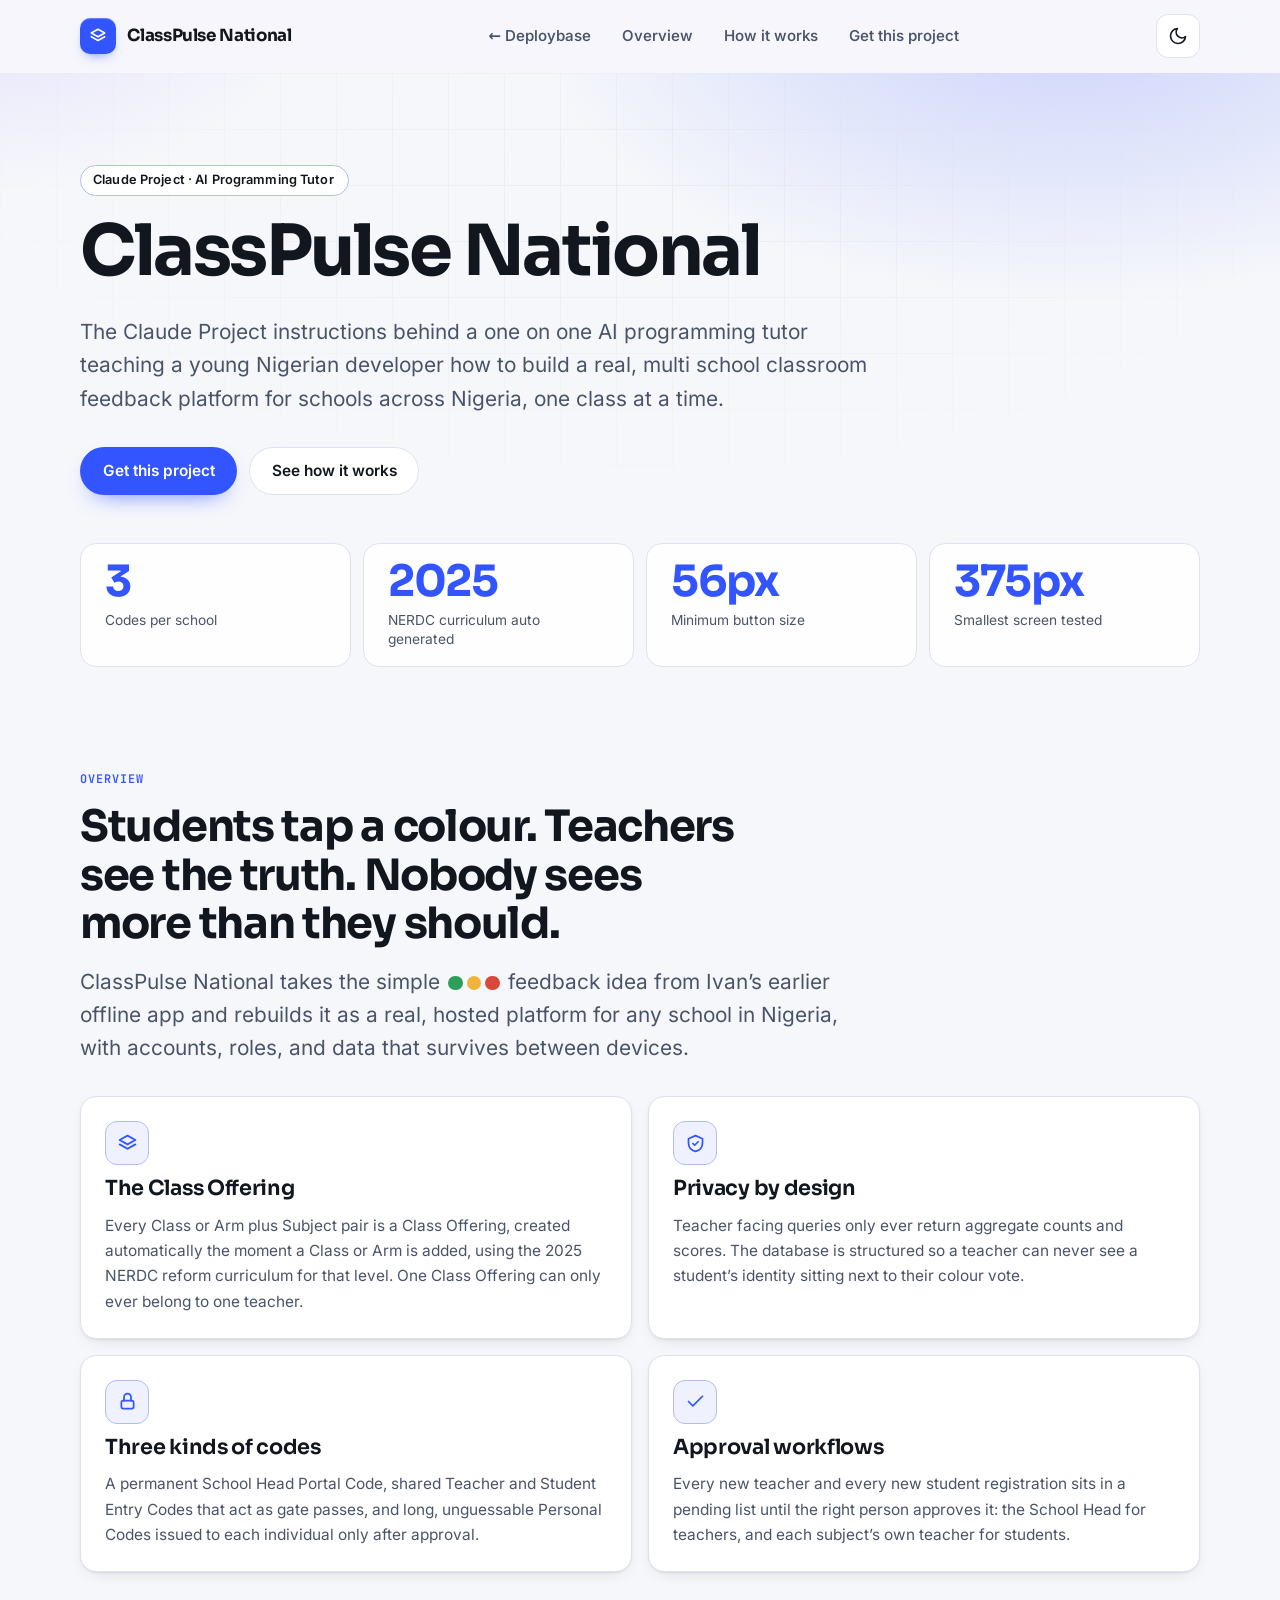
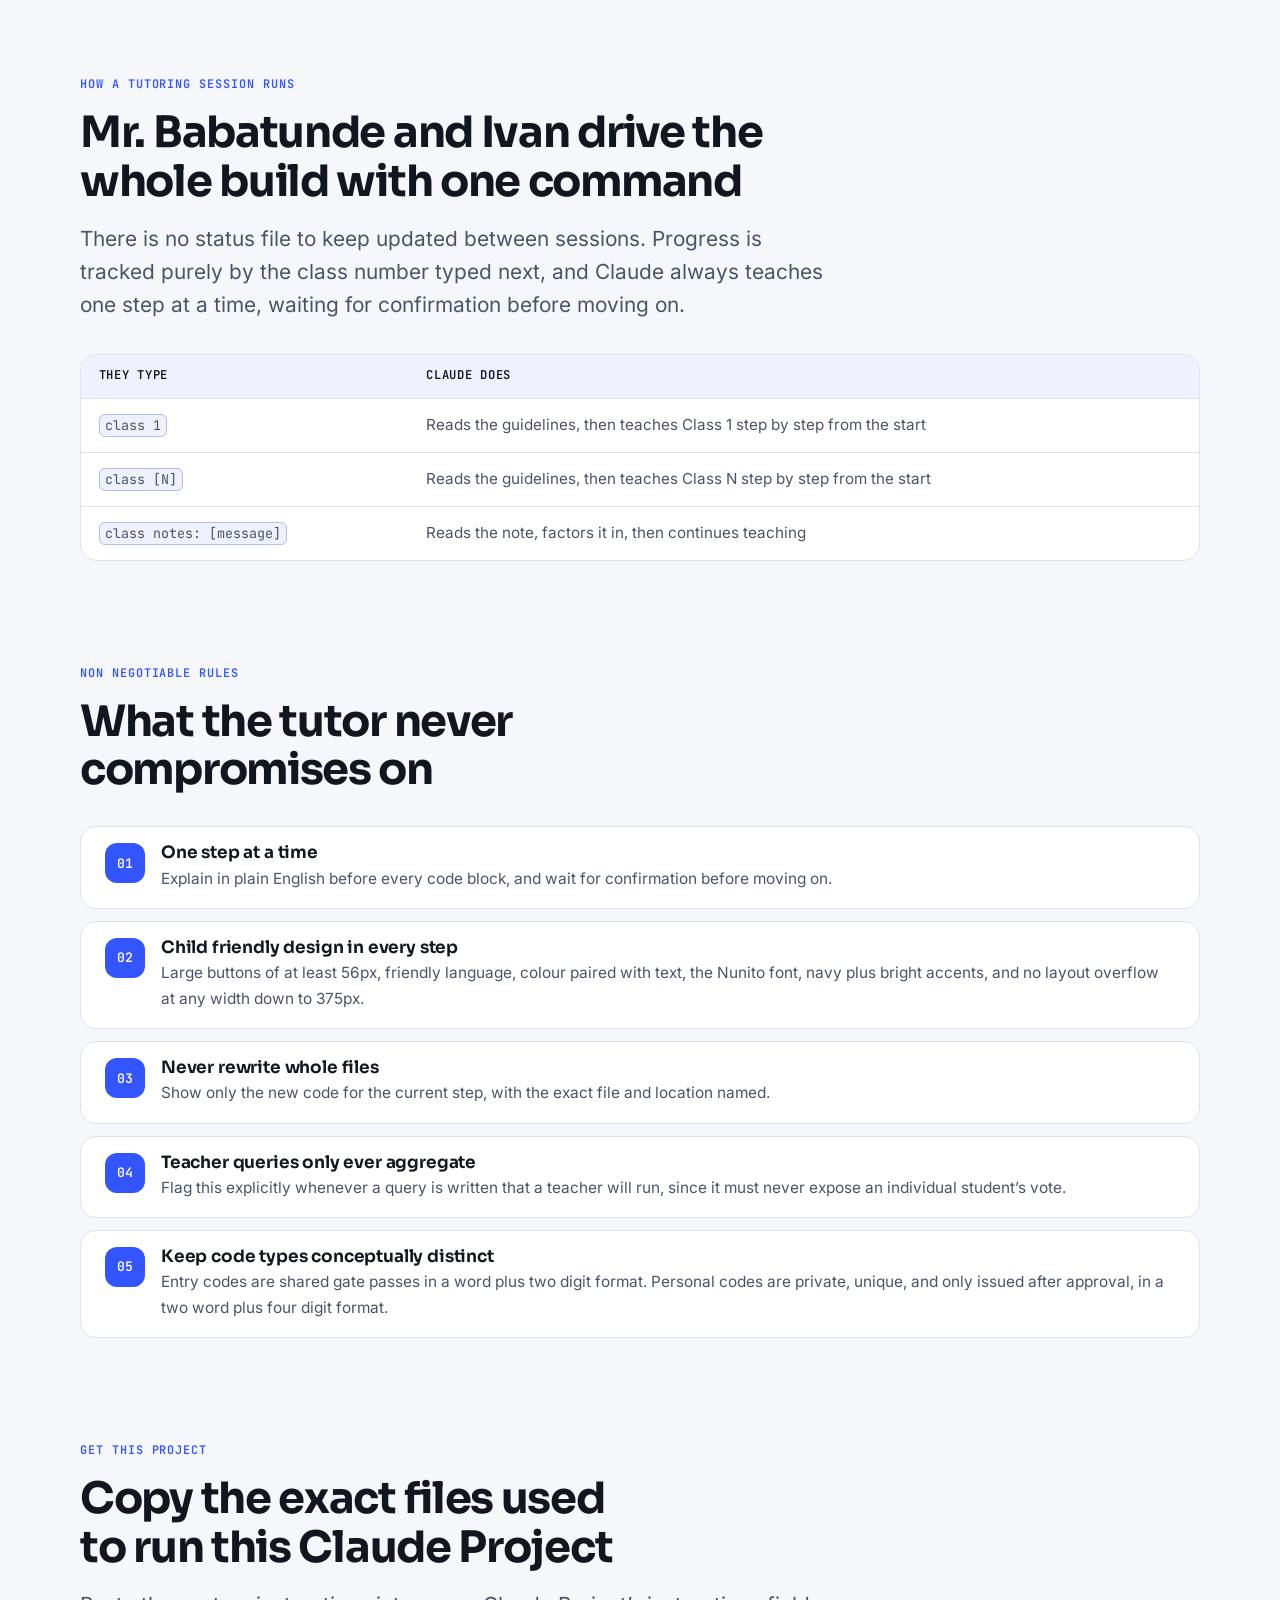
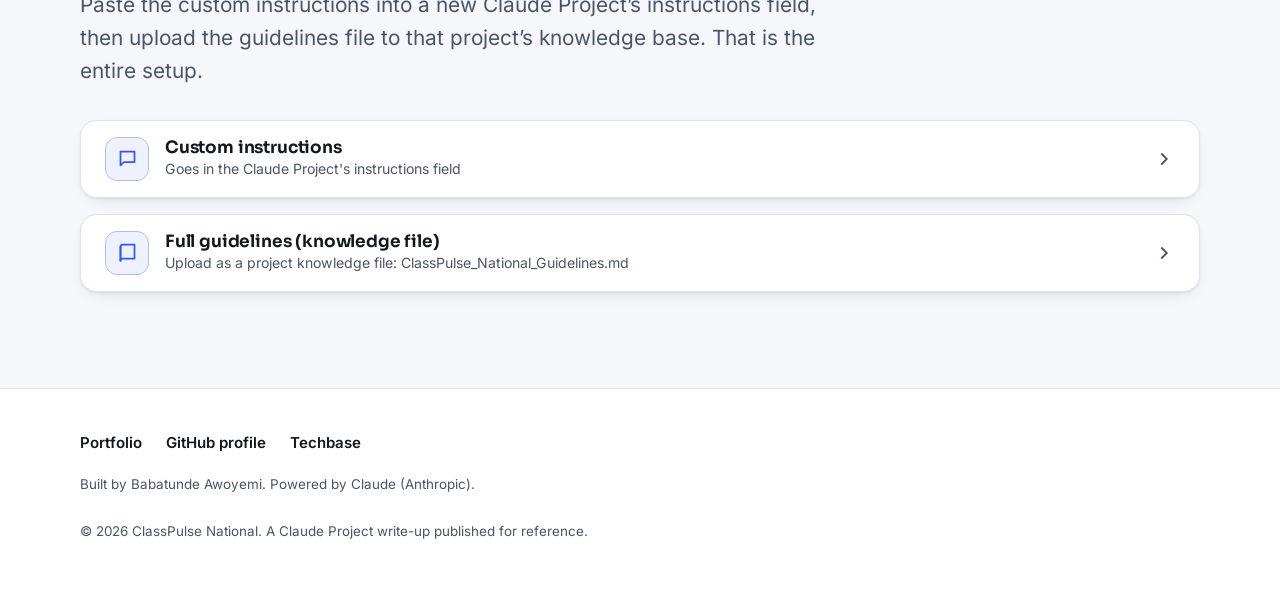
==== commit b07ba8e1: "Premium redesign: design system, dark mode, installable offline PWA - New design system with OKLCH-d" ====
--- a/classpulse-national/index.html
+++ b/classpulse-national/index.html
@@ -1,4 +1,4 @@
-<!doctype html>
+<!DOCTYPE html>
 <html lang="en" data-theme="classpulse-national">
 <head>
 <meta charset="utf-8">
@@ -6,8 +6,9 @@
 <title>ClassPulse National - Claude Project · Deploybase</title>
 <meta name="description" content="The Claude Project instructions behind an AI programming tutor teaching a student to build a national classroom feedback platform for Nigerian schools.">
 <link rel="canonical" href="https://babatundeawo.github.io/deploybase/classpulse-national/">
-<meta name="theme-color" content="#1B2A4A">
-<meta http-equiv="Content-Security-Policy" content="default-src 'self'; script-src 'self'; style-src 'self' https://fonts.googleapis.com; font-src https://fonts.gstatic.com; img-src 'self' data:; connect-src 'self'; base-uri 'self'; form-action 'none'; object-src 'none'">
+<meta name="theme-color" content="#F7FAF7" media="(prefers-color-scheme: light)" data-scheme="light" data-media="(prefers-color-scheme: light)">
+<meta name="theme-color" content="#0a0f19" media="(prefers-color-scheme: dark)" data-scheme="dark" data-media="(prefers-color-scheme: dark)">
+<meta http-equiv="Content-Security-Policy" content="default-src 'self'; script-src 'self'; style-src 'self'; font-src 'self'; img-src 'self' data:; connect-src 'self'; manifest-src 'self'; worker-src 'self'; base-uri 'self'; form-action 'none'; object-src 'none'">
 <meta name="referrer" content="strict-origin-when-cross-origin">
 <link rel="icon" href="data:image/svg+xml,%3Csvg xmlns='http://www.w3.org/2000/svg' viewBox='0 0 24 24'%3E%3Crect width='24' height='24' rx='6' fill='%231B2A4A'/%3E%3Crect x='9' y='9' width='6' height='6' rx='1.5' fill='%232E9E5B'/%3E%3C/svg%3E">
 <link rel="manifest" href="../manifest.webmanifest">
@@ -24,9 +25,10 @@
 <meta name="twitter:title" content="ClassPulse National - Claude Project · Deploybase">
 <meta name="twitter:description" content="The Claude Project instructions behind an AI programming tutor teaching a student to build a national classroom feedback platform for Nigerian schools.">
 <meta name="twitter:image" content="https://babatundeawo.github.io/deploybase/assets/img/og/classpulse-national.png">
-<link rel="preconnect" href="https://fonts.googleapis.com">
-<link rel="preconnect" href="https://fonts.gstatic.com" crossorigin>
-<link rel="stylesheet" href="https://fonts.googleapis.com/css2?family=Nunito:wght@400;600;700;800&family=Inter:wght@400;500;600&display=swap">
+<script src="../assets/js/theme-init.js"></script>
+<link rel="preload" href="../assets/fonts/nunito.woff2" as="font" type="font/woff2" crossorigin>
+<link rel="preload" href="../assets/fonts/inter.woff2" as="font" type="font/woff2" crossorigin>
+<link rel="stylesheet" href="../assets/css/fonts.css">
 <link rel="stylesheet" href="../assets/css/site.css">
 <link rel="stylesheet" href="../assets/css/themes.css">
 <script src="../assets/js/site.js" defer></script>
@@ -43,7 +45,7 @@
     <a href="#how-it-works">How it works</a>
     <a href="#get-project">Get this project</a>
     </nav>
-    <button class="hamburger" type="button" data-hamburger aria-label="Open menu" aria-expanded="false" aria-controls="site-nav"><span class="bars"></span></button>
+    <div class="nav-tools"><button class="theme-toggle" type="button" data-theme-toggle aria-label="Switch theme"><svg class="i-moon" viewBox="0 0 24 24" fill="none" stroke="currentColor" stroke-width="2" stroke-linecap="round" stroke-linejoin="round" aria-hidden="true" focusable="false"><path d="M21 12.8A9 9 0 1 1 11.2 3a7 7 0 0 0 9.8 9.8z"/></svg><svg class="i-sun" viewBox="0 0 24 24" fill="none" stroke="currentColor" stroke-width="2" stroke-linecap="round" stroke-linejoin="round" aria-hidden="true" focusable="false"><circle cx="12" cy="12" r="4"/><path d="M12 2v2M12 20v2M4.9 4.9l1.4 1.4M17.7 17.7l1.4 1.4M2 12h2M20 12h2M4.9 19.1l1.4-1.4M17.7 6.3l1.4-1.4"/></svg></button><button class="hamburger" type="button" data-hamburger aria-label="Open menu" aria-expanded="false" aria-controls="site-nav"><span class="bars"></span></button></div>
   </div>
   <noscript><div class="container nav-noscript"><a href="../">&larr; Deploybase</a> <a href="#overview">Overview</a> <a href="#how-it-works">How it works</a> <a href="#get-project">Get this project</a></div></noscript>
 </header>
@@ -99,7 +101,7 @@
       <h2>Mr. Babatunde and Ivan drive the whole build with one command</h2>
       <p>There is no status file to keep updated between sessions. Progress is tracked purely by the class number typed next, and Claude always teaches one step at a time, waiting for confirmation before moving on.</p>
     </div>
-    <div class="table-wrap">
+    <div class="table-wrap" tabindex="0" role="region" aria-label="Scrollable table">
       <table>
         <thead><tr><th>They type</th><th>Claude does</th></tr></thead>
         <tbody>
@@ -121,19 +123,19 @@
     <div class="list">
       <div class="list-item">
   <div class="n">01</div>
-  <div><h4>One step at a time</h4><p>Explain in plain English before every code block, and wait for confirmation before moving on.</p></div>
+  <div><h3>One step at a time</h3><p>Explain in plain English before every code block, and wait for confirmation before moving on.</p></div>
 </div><div class="list-item">
   <div class="n">02</div>
-  <div><h4>Child friendly design in every step</h4><p>Large buttons of at least 56px, friendly language, colour paired with text, the Nunito font, navy plus bright accents, and no layout overflow at any width down to 375px.</p></div>
+  <div><h3>Child friendly design in every step</h3><p>Large buttons of at least 56px, friendly language, colour paired with text, the Nunito font, navy plus bright accents, and no layout overflow at any width down to 375px.</p></div>
 </div><div class="list-item">
   <div class="n">03</div>
-  <div><h4>Never rewrite whole files</h4><p>Show only the new code for the current step, with the exact file and location named.</p></div>
+  <div><h3>Never rewrite whole files</h3><p>Show only the new code for the current step, with the exact file and location named.</p></div>
 </div><div class="list-item">
   <div class="n">04</div>
-  <div><h4>Teacher queries only ever aggregate</h4><p>Flag this explicitly whenever a query is written that a teacher will run, since it must never expose an individual student&rsquo;s vote.</p></div>
+  <div><h3>Teacher queries only ever aggregate</h3><p>Flag this explicitly whenever a query is written that a teacher will run, since it must never expose an individual student&rsquo;s vote.</p></div>
 </div><div class="list-item">
   <div class="n">05</div>
-  <div><h4>Keep code types conceptually distinct</h4><p>Entry codes are shared gate passes in a word plus two digit format. Personal codes are private, unique, and only issued after approval, in a two word plus four digit format.</p></div>
+  <div><h3>Keep code types conceptually distinct</h3><p>Entry codes are shared gate passes in a word plus two digit format. Personal codes are private, unique, and only issued after approval, in a two word plus four digit format.</p></div>
 </div>
     </div>
   </div>
@@ -149,46 +151,46 @@
     <div class="grid">
       <details class="filebox-wrap">
   <summary>
-    <div class="summary-row">
-      <div class="s-left">
-        <div class="s-icon"><svg aria-hidden="true" focusable="false" viewBox="0 0 24 24" fill="none" stroke="currentColor" stroke-width="2" stroke-linecap="round" stroke-linejoin="round"><path d="M4 4h16v12H8l-4 4V4z"/></svg></div>
-        <div><h4>Custom instructions</h4><div class="s-sub">Goes in the Claude Project's instructions field</div></div>
-      </div>
+    <span class="summary-row">
+      <span class="s-left">
+        <span class="s-icon"><svg aria-hidden="true" focusable="false" viewBox="0 0 24 24" fill="none" stroke="currentColor" stroke-width="2" stroke-linecap="round" stroke-linejoin="round"><path d="M4 4h16v12H8l-4 4V4z"/></svg></span>
+        <span class="s-text"><span class="s-title">Custom instructions</span><span class="s-sub">Goes in the Claude Project's instructions field</span></span>
+      </span>
       <svg aria-hidden="true" focusable="false" class="chev" viewBox="0 0 24 24" fill="none" stroke="currentColor" stroke-width="2"><path d="M9 6l6 6-6 6"/></svg>
-    </div>
+    </span>
   </summary>
   <div class="filebox-body">
-    <div class="filebox" data-src="files/custom-instructions.md">
+    <div class="filebox" data-src="files/classpulse_project_instructions_field.md">
       <div class="filebox-head">
-        <div class="meta">File: <strong>files/custom-instructions.md</strong></div>
+        <div class="meta">File: <strong>files/classpulse_project_instructions_field.md</strong></div>
         <div class="filebox-actions">
-          <a class="btn btn-ghost btn-sm" href="files/custom-instructions.md" target="_blank" rel="noopener noreferrer">Open raw file ↗</a>
+          <a class="btn btn-ghost btn-sm" href="files/classpulse_project_instructions_field.md" target="_blank" rel="noopener noreferrer">Open raw file ↗</a>
           <button class="btn btn-primary btn-sm" data-copy type="button">Copy text</button>
         </div>
       </div>
-      <pre><code></code></pre>
+      <pre tabindex="0" aria-label="File contents, scrollable"><code></code></pre>
     </div>
   </div>
 </details><details class="filebox-wrap">
   <summary>
-    <div class="summary-row">
-      <div class="s-left">
-        <div class="s-icon"><svg aria-hidden="true" focusable="false" viewBox="0 0 24 24" fill="none" stroke="currentColor" stroke-width="2" stroke-linecap="round" stroke-linejoin="round"><path d="M4 5.5A2.5 2.5 0 0 1 6.5 3H20v16H6.5A2.5 2.5 0 0 0 4 21.5z"/><path d="M4 5.5v16"/></svg></div>
-        <div><h4>Full guidelines (knowledge file)</h4><div class="s-sub">Upload as a project knowledge file: ClassPulse_National_Guidelines.md</div></div>
-      </div>
+    <span class="summary-row">
+      <span class="s-left">
+        <span class="s-icon"><svg aria-hidden="true" focusable="false" viewBox="0 0 24 24" fill="none" stroke="currentColor" stroke-width="2" stroke-linecap="round" stroke-linejoin="round"><path d="M4 5.5A2.5 2.5 0 0 1 6.5 3H20v16H6.5A2.5 2.5 0 0 0 4 21.5z"/><path d="M4 5.5v16"/></svg></span>
+        <span class="s-text"><span class="s-title">Full guidelines (knowledge file)</span><span class="s-sub">Upload as a project knowledge file: ClassPulse_National_Guidelines.md</span></span>
+      </span>
       <svg aria-hidden="true" focusable="false" class="chev" viewBox="0 0 24 24" fill="none" stroke="currentColor" stroke-width="2"><path d="M9 6l6 6-6 6"/></svg>
-    </div>
+    </span>
   </summary>
   <div class="filebox-body">
-    <div class="filebox" data-src="files/full-guidelines.md">
+    <div class="filebox" data-src="files/ClassPulse_National_Guidelines.md">
       <div class="filebox-head">
-        <div class="meta">File: <strong>files/full-guidelines.md</strong></div>
+        <div class="meta">File: <strong>files/ClassPulse_National_Guidelines.md</strong></div>
         <div class="filebox-actions">
-          <a class="btn btn-ghost btn-sm" href="files/full-guidelines.md" target="_blank" rel="noopener noreferrer">Open raw file ↗</a>
+          <a class="btn btn-ghost btn-sm" href="files/ClassPulse_National_Guidelines.md" target="_blank" rel="noopener noreferrer">Open raw file ↗</a>
           <button class="btn btn-primary btn-sm" data-copy type="button">Copy text</button>
         </div>
       </div>
-      <pre><code></code></pre>
+      <pre tabindex="0" aria-label="File contents, scrollable"><code></code></pre>
     </div>
   </div>
 </details>
@@ -204,6 +206,7 @@
       <a href="https://github.com/techbaseng" target="_blank" rel="noopener noreferrer">Techbase</a>
     </div>
     <p class="fine">Built by Babatunde Awoyemi. Powered by Claude (Anthropic).</p>
+    <div class="footer-tools"><button class="btn btn-ghost btn-sm install-link" type="button" data-install hidden>Install app</button><button class="btn btn-ghost btn-sm" type="button" data-share hidden>Share this page</button></div>
     <p class="fine">© <span data-year>2026</span> ClassPulse National. A Claude Project write-up published for reference.</p>
   </div>
 </footer>
--- a/assets/css/fonts.css
+++ b/assets/css/fonts.css
@@ -0,0 +1,17 @@
+/* Self-hosted fonts (Fontsource builds of open-licence families, Latin subset, WOFF2).
+   Nothing is requested from Google or any other site. Licences are listed in the README. */
+
+@font-face { font-family: "Sora"; font-style: normal; font-weight: 100 800; font-display: swap; src: url("../fonts/sora.woff2") format("woff2"); }
+@font-face { font-family: "Inter"; font-style: normal; font-weight: 100 900; font-display: swap; src: url("../fonts/inter.woff2") format("woff2"); }
+@font-face { font-family: "JetBrains Mono"; font-style: normal; font-weight: 100 800; font-display: swap; src: url("../fonts/jetbrains-mono.woff2") format("woff2"); }
+@font-face { font-family: "Nunito"; font-style: normal; font-weight: 200 1000; font-display: swap; src: url("../fonts/nunito.woff2") format("woff2"); }
+@font-face { font-family: "Plus Jakarta Sans"; font-style: normal; font-weight: 200 800; font-display: swap; src: url("../fonts/plus-jakarta-sans.woff2") format("woff2"); }
+@font-face { font-family: "Space Grotesk"; font-style: normal; font-weight: 300 700; font-display: swap; src: url("../fonts/space-grotesk.woff2") format("woff2"); }
+@font-face { font-family: "Manrope"; font-style: normal; font-weight: 200 800; font-display: swap; src: url("../fonts/manrope.woff2") format("woff2"); }
+@font-face { font-family: "Fraunces"; font-style: normal; font-weight: 100 900; font-display: swap; src: url("../fonts/fraunces.woff2") format("woff2"); }
+@font-face { font-family: "Source Serif 4"; font-style: normal; font-weight: 200 900; font-display: swap; src: url("../fonts/source-serif-4.woff2") format("woff2"); }
+@font-face { font-family: "Fredoka"; font-style: normal; font-weight: 300 700; font-display: swap; src: url("../fonts/fredoka.woff2") format("woff2"); }
+@font-face { font-family: "Libre Baskerville"; font-style: normal; font-weight: 400 700; font-display: swap; src: url("../fonts/libre-baskerville.woff2") format("woff2"); }
+@font-face { font-family: "Poppins"; font-style: normal; font-weight: 500; font-display: swap; src: url("../fonts/poppins-500.woff2") format("woff2"); }
+@font-face { font-family: "Poppins"; font-style: normal; font-weight: 600; font-display: swap; src: url("../fonts/poppins-600.woff2") format("woff2"); }
+@font-face { font-family: "Poppins"; font-style: normal; font-weight: 700; font-display: swap; src: url("../fonts/poppins-700.woff2") format("woff2"); }
--- a/assets/css/site.css
+++ b/assets/css/site.css
@@ -7,7 +7,7 @@
 
 /* ---------- 1. Design tokens ---------- */
 :root {
-  color-scheme: light;
+  color-scheme: light dark;
 
   /* Brand (hub defaults). Project themes override the colour and font tokens. */
   --bg: #f6f7fb;
@@ -64,6 +64,9 @@
   --dur-3: 700ms;
 }
 
+html[data-scheme="light"] { color-scheme: light; }
+html[data-scheme="dark"] { color-scheme: dark; }
+
 /* Derived tokens are declared on every theme scope so they recompute per project. */
 :root,
 [data-theme] {
@@ -71,8 +74,8 @@
   --primary-tint: color-mix(in srgb, var(--primary) 14%, var(--surface));
   --primary-line: color-mix(in srgb, var(--primary) 26%, var(--line));
   --accent-soft: color-mix(in srgb, var(--accent) 16%, var(--surface));
-  --shadow-1: 0 1px 2px rgb(18 22 31 / 0.05), 0 6px 18px -10px rgb(18 22 31 / 0.18);
-  --shadow-2: 0 2px 4px rgb(18 22 31 / 0.05), 0 22px 44px -22px color-mix(in srgb, var(--primary) 38%, transparent);
+  --shadow-1: 0 1px 2px rgb(0 0 0 / 0.06), 0 6px 18px -10px rgb(0 0 0 / 0.22);
+  --shadow-2: 0 2px 4px rgb(0 0 0 / 0.06), 0 22px 44px -22px color-mix(in srgb, var(--primary) 42%, transparent);
 }
 
 /* ---------- 2. Base ---------- */
@@ -100,7 +103,7 @@
   overflow-x: clip;
 }
 
-::selection { background: color-mix(in srgb, var(--primary) 24%, white); color: var(--ink); }
+::selection { background: color-mix(in srgb, var(--primary) 30%, var(--bg)); color: var(--ink); }
 
 ::-webkit-scrollbar { width: 11px; height: 11px; }
 ::-webkit-scrollbar-track { background: var(--bg); }
@@ -116,7 +119,7 @@
 h2 { font-size: var(--step-3); letter-spacing: -0.03em; font-weight: 700; }
 h3 { font-size: var(--step-1); letter-spacing: -0.015em; font-weight: 650; }
 h4 { font-size: var(--step-0); letter-spacing: -0.01em; font-weight: 650; }
-p { margin: 0; text-wrap: pretty; }
+p { margin: 0; text-wrap: pretty; overflow-wrap: break-word; }
 a { color: var(--primary); text-underline-offset: 3px; }
 code { font-family: var(--font-mono); font-size: 0.88em; background: var(--primary-soft); border: 1px solid var(--primary-line); padding: 0.1em 0.4em; border-radius: 6px; }
 button { font: inherit; color: inherit; }
@@ -134,7 +137,7 @@
 
 .skip-link {
   position: fixed; left: var(--space-4); top: -4rem; z-index: 200;
-  background: var(--ink); color: #fff; padding: 0.75rem 1.1rem; border-radius: 10px;
+  background: var(--ink); color: var(--bg); padding: 0.75rem 1.1rem; border-radius: 10px;
   text-decoration: none; font-weight: 600; transition: top var(--dur-1) var(--ease-out);
 }
 .skip-link:focus { top: var(--space-4); }
@@ -155,7 +158,7 @@
   min-height: var(--header-h);
   transition: min-height var(--dur-2) var(--ease-out);
 }
-.site-header.is-scrolled { border-bottom-color: var(--line); box-shadow: 0 8px 24px -18px rgb(18 22 31 / 0.35); }
+.site-header.is-scrolled { border-bottom-color: var(--line); box-shadow: 0 8px 24px -18px rgb(0 0 0 / 0.45); }
 .site-header.is-scrolled .bar { min-height: var(--header-h-small); }
 
 .brand-group { display: flex; align-items: center; min-width: 0; }
@@ -194,7 +197,7 @@
 .nav a:hover::after, .nav a[aria-current="true"]::after { transform: scaleX(1); }
 .nav a.cta {
   margin-left: var(--space-2); padding: 0 1.1rem; border-radius: 999px; gap: 0.35rem;
-  background: var(--ink); color: #fff;
+  background: var(--ink); color: var(--bg);
   transition: transform var(--dur-1) var(--ease-out), background var(--dur-1) var(--ease-out);
 }
 .nav a.cta:hover { background: var(--primary); color: var(--primary-ink); transform: translateY(-1px); }
@@ -257,6 +260,7 @@
 .btn[disabled], .btn[aria-disabled="true"] { opacity: 0.5; pointer-events: none; }
 .btn-sm { min-height: 44px; padding: 0 1rem; font-size: 0.88rem; }
 .btn.is-copied { background: var(--success); color: #fff; }
+.btn:disabled { cursor: not-allowed; }
 
 /* ---------- 5. Hero ---------- */
 .hero {
@@ -288,7 +292,7 @@
 
 .terminal {
   display: inline-flex; flex-wrap: wrap; align-items: center; gap: 0.6rem; margin-top: var(--space-6);
-  padding: 0.7rem 1.1rem; border-radius: 12px; background: var(--ink); color: #e8ecf5;
+  padding: 0.7rem 1.1rem; border-radius: 12px; background: #0f1320; border: 1px solid #262c40; color: #e8ecf5;
   font: 500 0.88rem/1.4 var(--font-mono); box-shadow: var(--shadow-2);
 }
 .terminal .prompt { color: #8da2ff; }
@@ -402,6 +406,7 @@
   display: grid; place-items: center; min-width: 40px; height: 40px; padding: 0 0.5rem; border-radius: 12px;
   background: var(--primary); color: var(--primary-ink); font: 600 0.82rem/1 var(--font-mono);
 }
+.list-item h3 { font-size: var(--step-0); letter-spacing: -0.01em; }
 .list-item p { margin-top: 0.2rem; color: var(--ink-soft); font-size: 0.96rem; }
 
 .table-wrap { overflow-x: auto; border: 1px solid var(--line); border-radius: var(--radius); background: var(--surface); }
@@ -443,7 +448,9 @@
 .s-left { display: flex; align-items: center; gap: var(--space-4); min-width: 0; }
 .s-icon { display: grid; place-items: center; flex: none; width: 44px; height: 44px; border-radius: 12px; background: var(--primary-soft); border: 1px solid var(--primary-line); color: var(--primary); }
 .s-icon svg { width: 21px; height: 21px; }
-.s-sub { font-size: 0.88rem; color: var(--ink-soft); line-height: 1.45; overflow-wrap: anywhere; }
+.s-text { display: block; min-width: 0; }
+.s-title { display: block; font: 650 var(--step-0)/1.2 var(--font-head); letter-spacing: -0.01em; }
+.s-sub { display: block; font-size: 0.88rem; color: var(--ink-soft); line-height: 1.45; overflow-wrap: anywhere; }
 .chev { flex: none; width: 22px; height: 22px; color: var(--ink-soft); transition: transform var(--dur-2) var(--ease-out); }
 .filebox-wrap[open] .chev { transform: rotate(90deg); }
 .filebox-body { padding: 0 var(--space-5) var(--space-5); }
@@ -467,12 +474,12 @@
 
 .toast {
   position: fixed; left: 50%; bottom: calc(var(--space-5) + env(safe-area-inset-bottom, 0px)); z-index: var(--z-toast);
-  padding: 0.75rem 1.2rem; border-radius: 999px; background: var(--ink); color: #fff; font-size: 0.9rem; font-weight: 600;
+  padding: 0.75rem 1.2rem; border-radius: 999px; background: var(--ink); color: var(--bg); font-size: 0.9rem; font-weight: 600;
   box-shadow: var(--shadow-2); opacity: 0; transform: translate(-50%, 12px); pointer-events: none;
   transition: opacity var(--dur-2) var(--ease-out), transform var(--dur-2) var(--ease-out);
 }
 .toast.is-visible { opacity: 1; transform: translate(-50%, 0); }
-.toast.is-error { background: var(--error); }
+.toast.is-error { background: var(--error); color: #fff; }
 
 .scroll-progress {
   position: fixed; inset: 0 0 auto; height: 3px; z-index: var(--z-progress); pointer-events: none;
@@ -496,11 +503,11 @@
 
 /* ---------- 11. Motion (progressive, no JavaScript required) ---------- */
 @media (prefers-reduced-motion: no-preference) {
-  .hero .container > * { animation: rise var(--dur-3) var(--ease-out) backwards; }
-  .hero .container > :nth-child(2) { animation-delay: 70ms; }
-  .hero .container > :nth-child(3) { animation-delay: 140ms; }
-  .hero .container > :nth-child(4) { animation-delay: 210ms; }
-  .hero .container > :nth-child(5) { animation-delay: 280ms; }
+  /* The headline and first paragraph are never animated, so the largest text paints immediately. */
+  .hero .eyebrow, .hero .hero-actions, .hero .terminal, .hero .kpi-row { animation: rise var(--dur-3) var(--ease-out) backwards; }
+  .hero .hero-actions { animation-delay: 80ms; }
+  .hero .terminal { animation-delay: 140ms; }
+  .hero .kpi-row { animation-delay: 200ms; }
   @keyframes rise { from { opacity: 0; transform: translateY(18px); } to { opacity: 1; transform: none; } }
 
   @supports (animation-timeline: view()) {
@@ -518,9 +525,116 @@
   *, *::before, *::after { animation: none !important; transition-duration: 0.01ms !important; }
 }
 
+/* ---------- 11b. Dark scheme helpers, signature, app UI ---------- */
+@media (prefers-color-scheme: dark) {
+  :root:not([data-scheme="light"]) { --success: #4cc38a; --warning: #e0a23a; --error: #ff7b86; --info: #6ea8ff; }
+}
+html[data-scheme="dark"] { --success: #4cc38a; --warning: #e0a23a; --error: #ff7b86; --info: #6ea8ff; }
+
+.nav-tools { display: flex; align-items: center; gap: var(--space-2); }
+.theme-toggle {
+  display: inline-grid; place-items: center; width: 44px; height: 44px; padding: 0; cursor: pointer;
+  border: 1px solid var(--line); border-radius: 12px; background: var(--surface); color: var(--ink);
+  transition: border-color var(--dur-1) var(--ease-out), transform var(--dur-1) var(--ease-out);
+}
+.theme-toggle:hover { border-color: var(--primary); color: var(--primary); }
+.theme-toggle:active { transform: scale(0.95); }
+.theme-toggle svg { width: 20px; height: 20px; }
+.theme-toggle .i-sun { display: none; }
+html[data-scheme="dark"] .theme-toggle .i-sun { display: block; }
+html[data-scheme="dark"] .theme-toggle .i-moon { display: none; }
+@media (prefers-color-scheme: dark) {
+  html:not([data-scheme]) .theme-toggle .i-sun { display: block; }
+  html:not([data-scheme]) .theme-toggle .i-moon { display: none; }
+}
+
+/* Hub signature: the live ledger. One row per deployment, each lit in its own colour. */
+.hero-grid { display: grid; gap: var(--space-7); align-items: center; }
+@media (min-width: 980px) { .hero-grid { grid-template-columns: minmax(0, 1.1fr) minmax(0, 0.9fr); } }
+.ledger {
+  margin: 0; padding: var(--space-2); list-style: none; border-radius: calc(var(--radius) + 6px);
+  background: color-mix(in srgb, var(--surface) 90%, transparent); border: 1px solid var(--line); box-shadow: var(--shadow-2);
+}
+.ledger-head {
+  display: flex; flex-wrap: wrap; justify-content: space-between; align-items: center; gap: var(--space-2) var(--space-3);
+  padding: var(--space-3) var(--space-4); font: 600 0.72rem/1.3 var(--font-mono); letter-spacing: 0.08em; text-transform: uppercase; color: var(--ink-soft);
+}
+.ledger li { margin: 0; }
+.ledger a {
+  display: grid; grid-template-columns: auto 1fr auto; align-items: center; gap: var(--space-3); min-height: 52px;
+  padding: 0.55rem var(--space-4); border-radius: calc(var(--radius) - 2px); color: var(--ink); text-decoration: none;
+  transition: background var(--dur-1) var(--ease-out), transform var(--dur-2) var(--ease-out);
+}
+.ledger a:hover { background: color-mix(in srgb, var(--primary) 9%, var(--surface)); }
+.ledger .led {
+  width: 10px; height: 10px; border-radius: 50%; background: var(--primary);
+  box-shadow: 0 0 0 4px color-mix(in srgb, var(--primary) 22%, transparent);
+}
+.ledger .l-name { min-width: 0; font-weight: 600; font-size: 0.95rem; line-height: 1.25; }
+.ledger .l-name small { display: block; font-weight: 500; font-size: 0.78rem; color: var(--ink-soft); }
+.ledger .l-id { font: 600 0.72rem/1 var(--font-mono); letter-spacing: 0.06em; color: var(--ink-soft); }
+@media (prefers-reduced-motion: no-preference) {
+  .ledger li { animation: rise var(--dur-3) var(--ease-out) backwards; animation-delay: calc(var(--i, 0) * 70ms + 200ms); }
+  .ledger li:nth-child(1) { --i: 0; } .ledger li:nth-child(2) { --i: 1; } .ledger li:nth-child(3) { --i: 2; } .ledger li:nth-child(4) { --i: 3; }
+  .ledger li:nth-child(5) { --i: 4; } .ledger li:nth-child(6) { --i: 5; } .ledger li:nth-child(7) { --i: 6; } .ledger li:nth-child(8) { --i: 7; }
+  .ledger li:nth-child(n+9) { --i: 8; }
+  .ledger .led { animation: pulse 2.8s ease-in-out infinite; animation-delay: calc(var(--i, 0) * 260ms); }
+  @keyframes pulse { 50% { box-shadow: 0 0 0 7px color-mix(in srgb, var(--primary) 6%, transparent); } }
+}
+
+.footer-tools { display: flex; flex-wrap: wrap; gap: var(--space-2); margin-top: var(--space-4); }
+.footer-tools [hidden] { display: none; }
+
+/* Numbered steps (hub: rebuild one yourself) */
+.steps { display: grid; gap: var(--space-4); grid-template-columns: repeat(3, minmax(0, 1fr)); counter-reset: step; margin: 0; padding: 0; list-style: none; }
+.steps li {
+  counter-increment: step; position: relative; padding: var(--space-5); border-radius: var(--radius);
+  background: var(--surface); border: 1px solid var(--line); box-shadow: var(--shadow-1);
+}
+.steps li::before {
+  content: counter(step, decimal-leading-zero); display: block; margin-bottom: var(--space-4);
+  font: 700 var(--step-3)/1 var(--font-head); letter-spacing: -0.04em; color: var(--primary);
+}
+.steps h3 { margin-bottom: var(--space-2); }
+.steps p { color: var(--ink-soft); font-size: 0.96rem; }
+@media (max-width: 820px) { .steps { grid-template-columns: 1fr; } }
+
+/* Install card and update toast */
+.app-card {
+  position: fixed; left: max(var(--space-4), env(safe-area-inset-left, 0px)); right: max(var(--space-4), env(safe-area-inset-right, 0px));
+  bottom: max(var(--space-4), env(safe-area-inset-bottom, 0px)); z-index: 80; max-width: 440px; margin-inline: auto;
+  display: grid; gap: var(--space-3); padding: var(--space-4) var(--space-5); border-radius: var(--radius);
+  background: var(--surface); color: var(--ink); border: 1px solid var(--primary-line); box-shadow: var(--shadow-2);
+}
+.app-card[hidden] { display: none; }
+.app-card h2 { font-size: var(--step-1); letter-spacing: -0.01em; }
+.app-card p { font-size: 0.92rem; line-height: 1.55; color: var(--ink-soft); }
+.app-card ol { margin: 0; padding-left: 1.2rem; font-size: 0.92rem; line-height: 1.6; color: var(--ink-soft); }
+.app-card ol strong { color: var(--ink); }
+.app-card .row { display: flex; flex-wrap: wrap; gap: var(--space-2); }
+.app-card.is-update { max-width: 420px; }
+@media (min-width: 640px) { .app-card { left: auto; right: max(var(--space-5), env(safe-area-inset-right, 0px)); margin: 0; } }
+.back-to-top { bottom: max(var(--space-4), env(safe-area-inset-bottom, 0px)); }
+.install-link[hidden] { display: none; }
+
+/* Offline banner */
+.net-banner {
+  position: fixed; inset: 0 0 auto; z-index: 95; padding: 0.55rem var(--gutter); text-align: center;
+  background: var(--warning); color: var(--bg); font-size: 0.86rem; font-weight: 600;
+}
+.net-banner[hidden] { display: none; }
+
+/* Skeleton for the file viewer */
+.sk-line { height: 0.9rem; margin: 0.6rem 0; border-radius: 6px; background: var(--surface-2); }
+
+@media (forced-colors: active) {
+  .btn, .card, .list-item, .kpi, .ledger a { border: 1px solid CanvasText; }
+  .ledger .led { background: Highlight; }
+}
+
 /* ---------- 12. Print ---------- */
 @media print {
-  .site-header, .back-to-top, .scroll-progress, .toast, .hamburger { display: none !important; }
+  .site-header, .back-to-top, .scroll-progress, .toast, .hamburger, .app-card, .net-banner, .theme-toggle { display: none !important; }
   .hero::before, .hero::after { display: none; }
   body { background: #fff; }
   .card, .list-item, .kpi { break-inside: avoid; box-shadow: none; }
